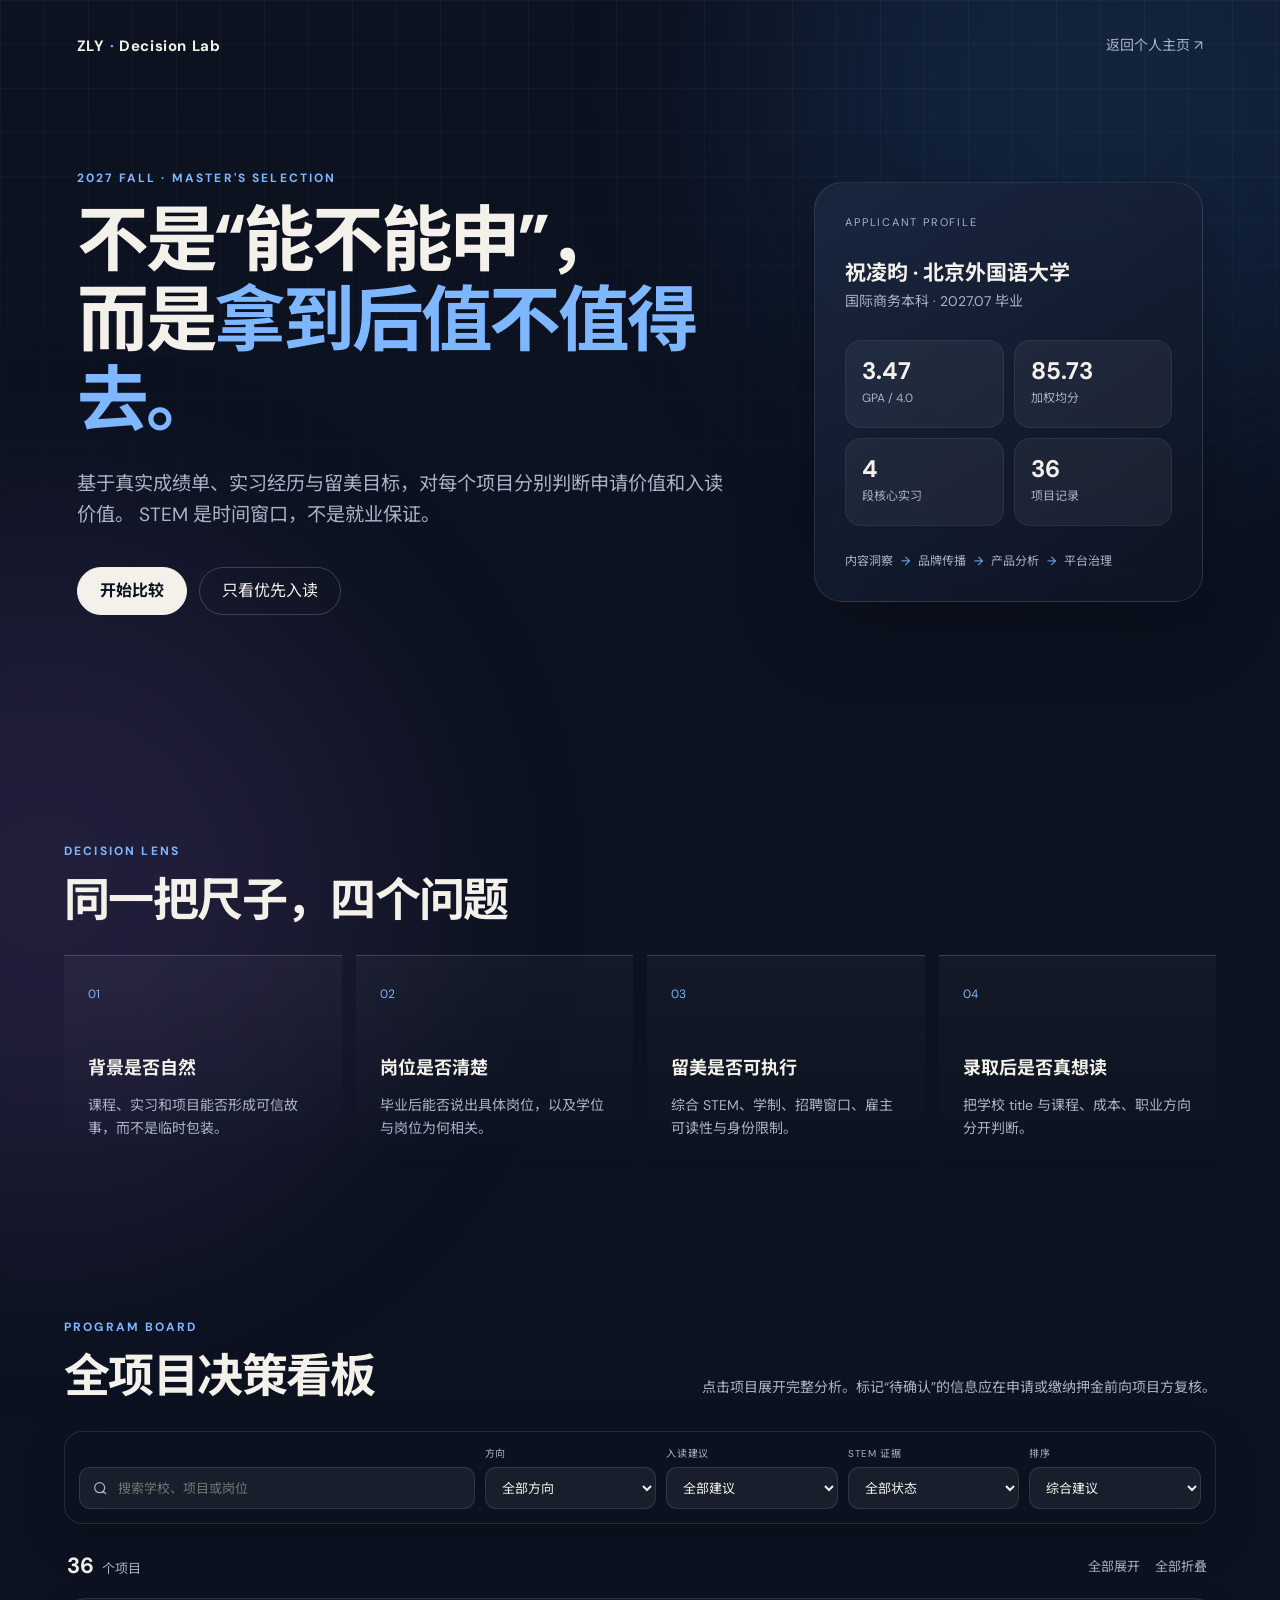
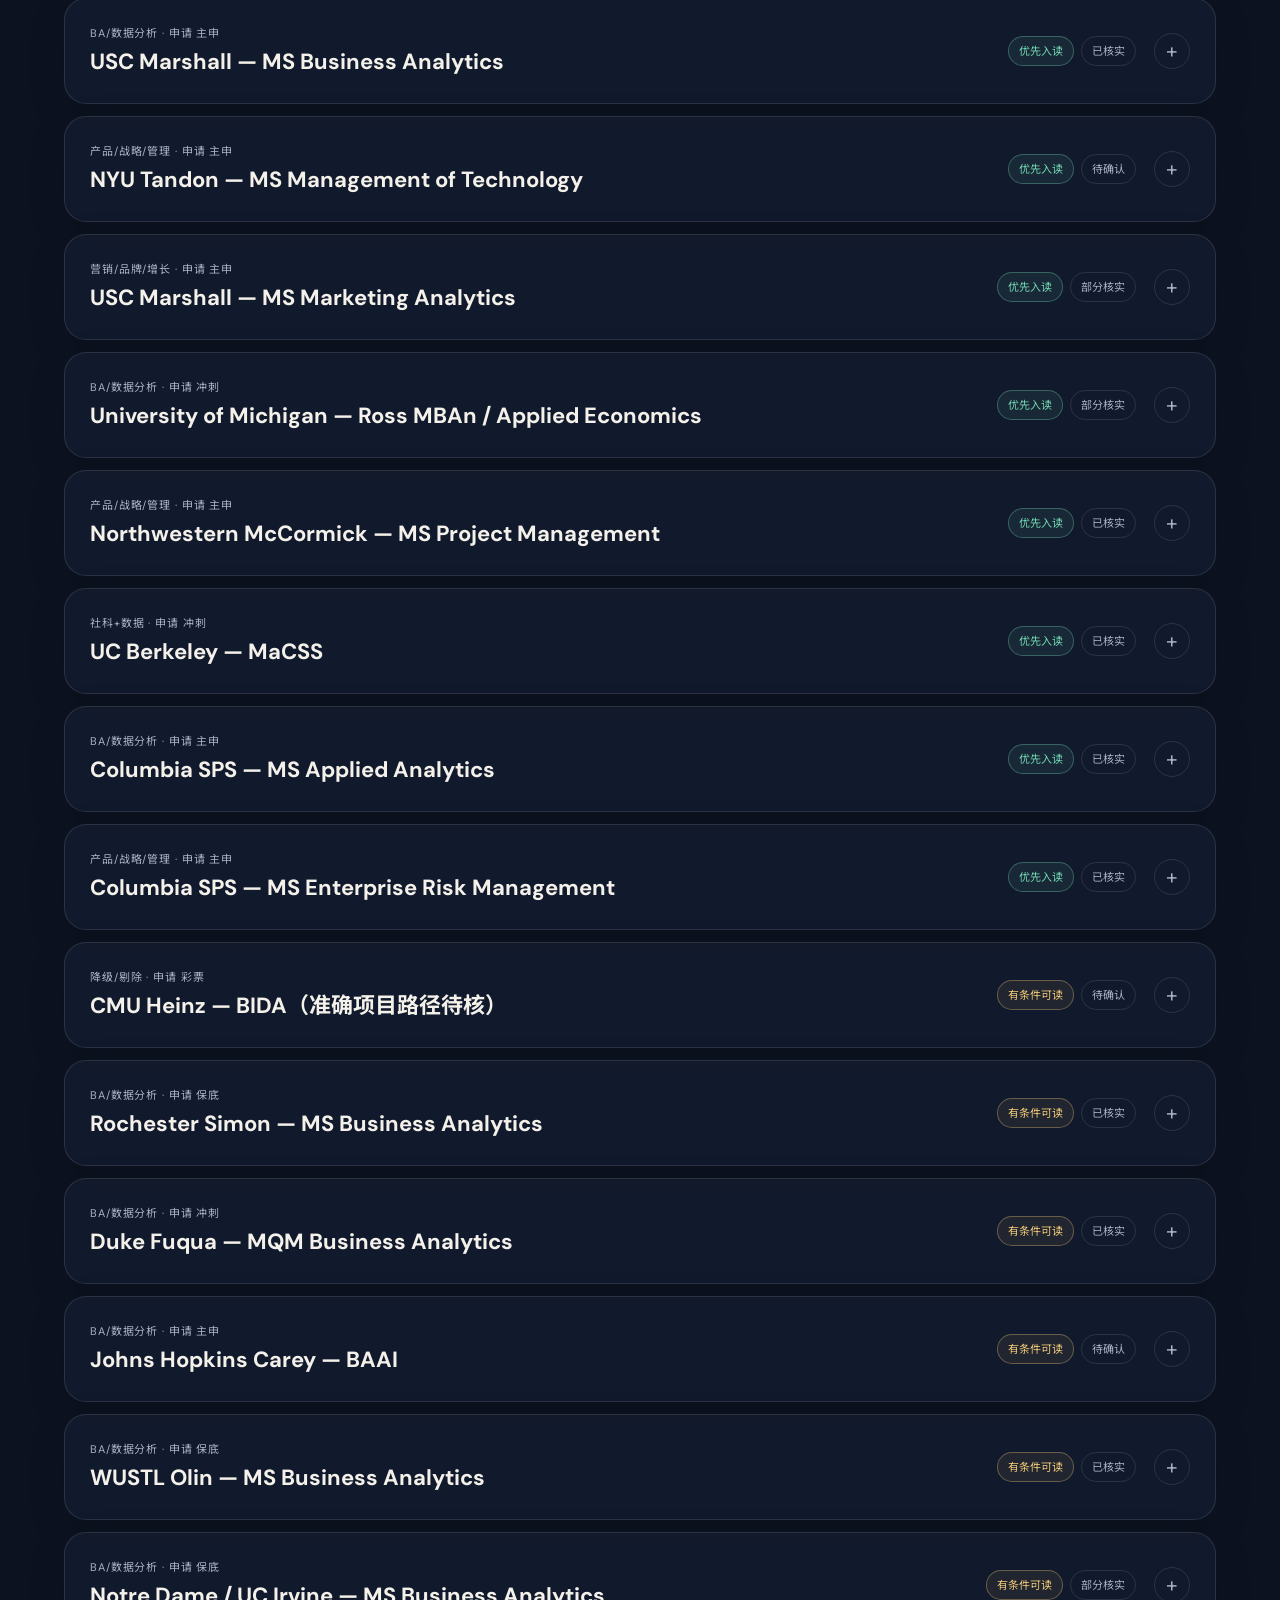
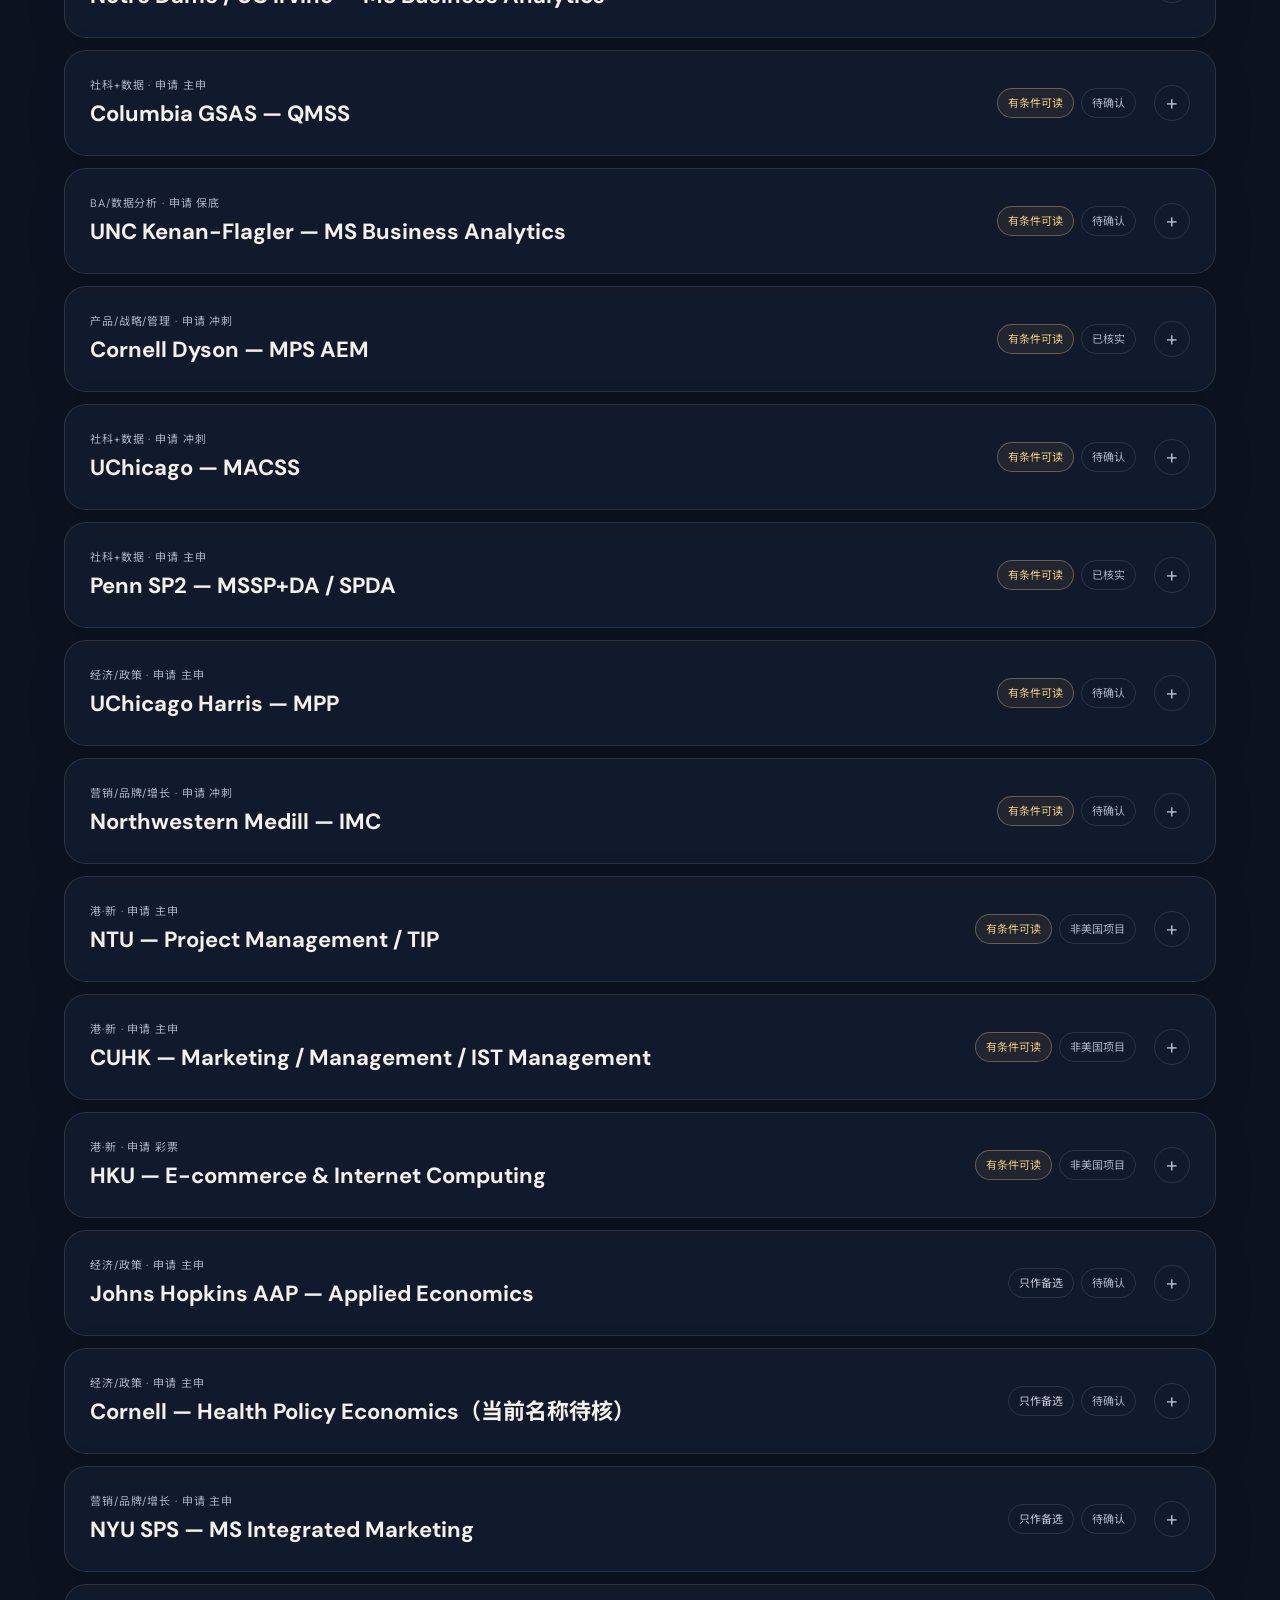
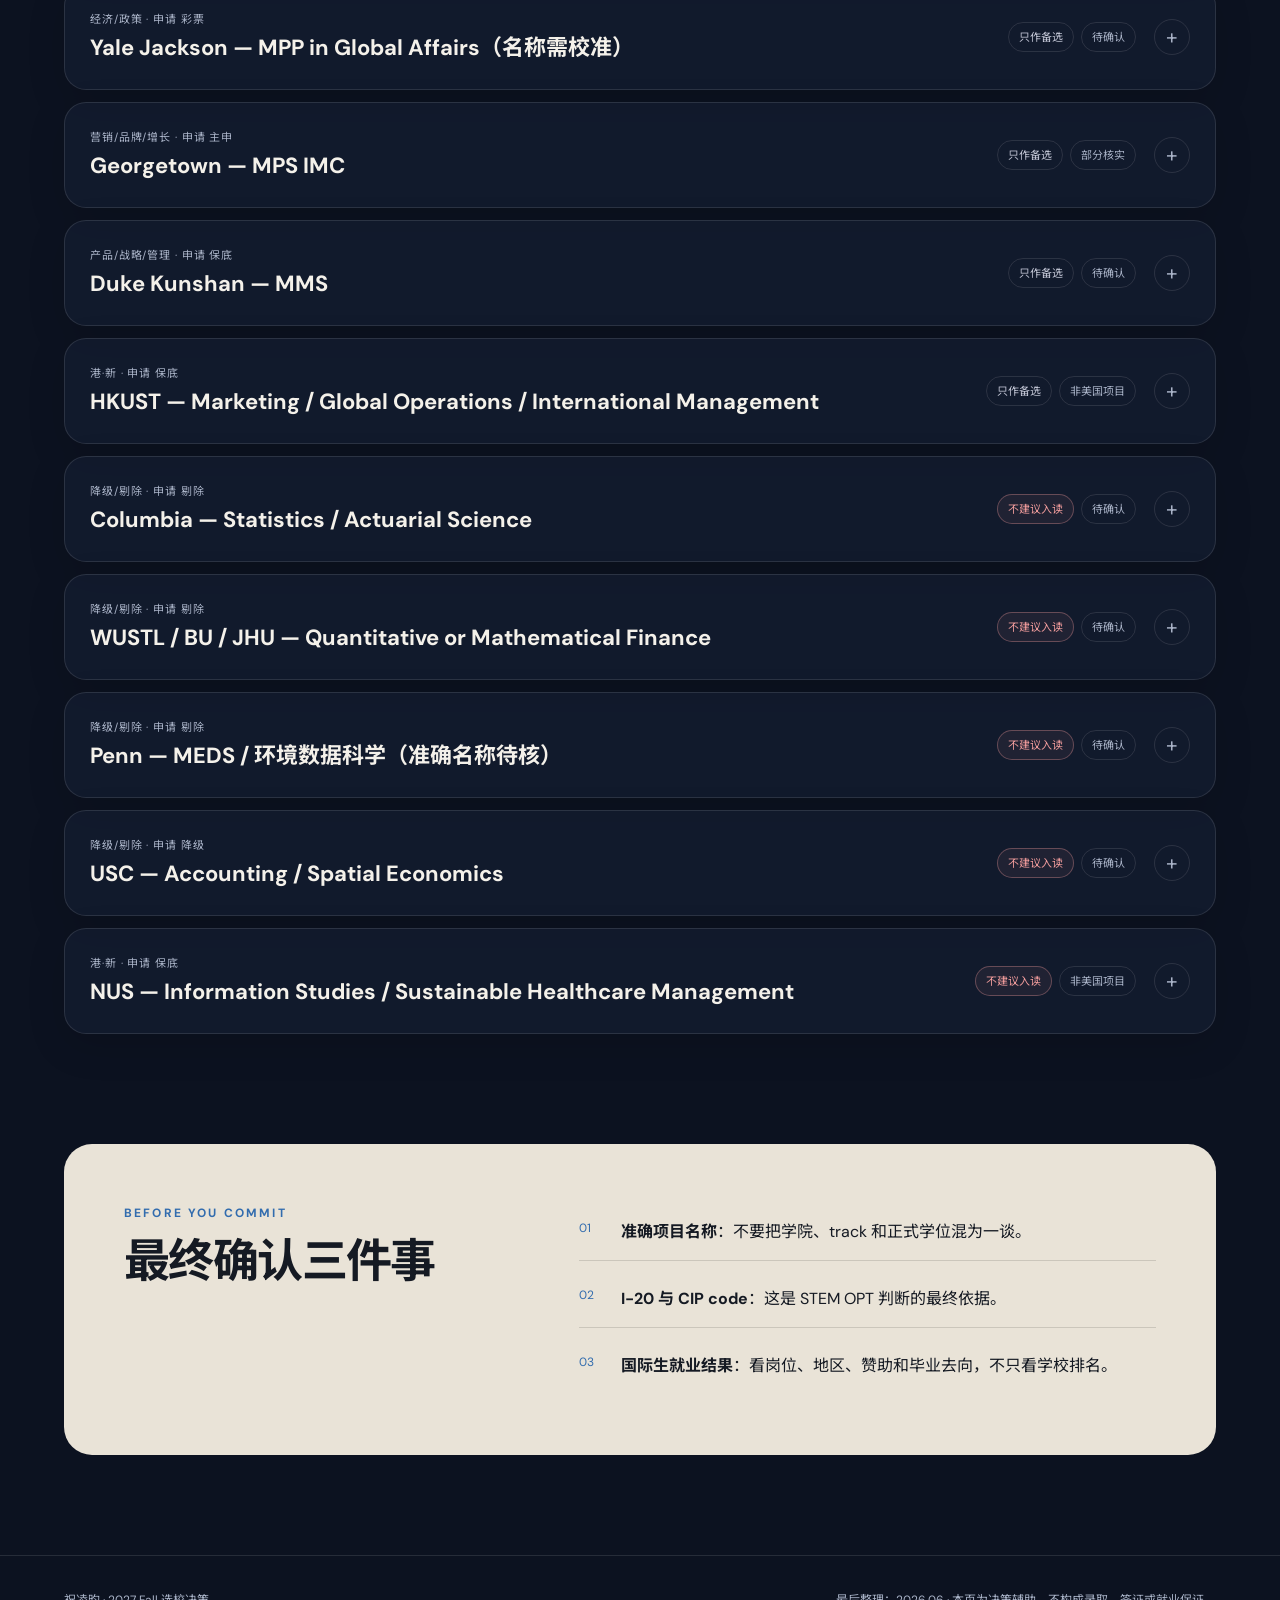
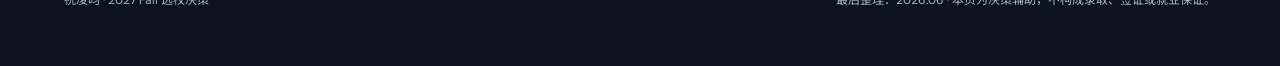
==== selection/index.html @ dfe363c1 "Add interactive graduate program decision page" ====
<!DOCTYPE html>
<html lang="zh-CN">
<head>
  <meta charset="UTF-8">
  <meta name="viewport" content="width=device-width, initial-scale=1.0">
  <meta name="description" content="祝凌昀 2027 Fall 硕士项目申请与入读决策看板。">
  <meta name="theme-color" content="#0c1220">
  <title>祝凌昀 · 2027 Fall 选校决策</title>
  <link rel="preconnect" href="https://fonts.googleapis.com">
  <link rel="preconnect" href="https://fonts.gstatic.com" crossorigin>
  <link href="https://fonts.googleapis.com/css2?family=DM+Sans:wght@400;500;600;700&family=Noto+Sans+SC:wght@400;500;600;700&display=swap" rel="stylesheet">
  <link rel="stylesheet" href="./styles.css">
</head>
<body>
  <div class="ambient ambient-one" aria-hidden="true"></div>
  <div class="ambient ambient-two" aria-hidden="true"></div>

  <header class="hero">
    <nav class="topbar" aria-label="页面导航">
      <a class="brand" href="../">ZLY<span>·</span>Decision Lab</a>
      <a class="back-link" href="../">返回个人主页 <span aria-hidden="true">↗</span></a>
    </nav>

    <div class="hero-grid">
      <section class="hero-copy">
        <p class="eyebrow">2027 FALL · MASTER'S SELECTION</p>
        <h1>不是“能不能申”，<br>而是<span>拿到后值不值得去。</span></h1>
        <p class="hero-lead">
          基于真实成绩单、实习经历与留美目标，对每个项目分别判断申请价值和入读价值。
          STEM 是时间窗口，不是就业保证。
        </p>
        <div class="hero-actions">
          <a class="primary-button" href="#decision-board">开始比较</a>
          <button class="ghost-button" id="open-priority" type="button">只看优先入读</button>
        </div>
      </section>

      <aside class="profile-panel" aria-label="申请者画像">
        <div class="panel-kicker">APPLICANT PROFILE</div>
        <div class="profile-title">祝凌昀 · 北京外国语大学</div>
        <p>国际商务本科 · 2027.07 毕业</p>
        <div class="profile-stats">
          <div><strong>3.47</strong><span>GPA / 4.0</span></div>
          <div><strong>85.73</strong><span>加权均分</span></div>
          <div><strong>4</strong><span>段核心实习</span></div>
          <div><strong>36</strong><span>项目记录</span></div>
        </div>
        <div class="profile-path">
          <span>内容洞察</span><i>→</i><span>品牌传播</span><i>→</i><span>产品分析</span><i>→</i><span>平台治理</span>
        </div>
      </aside>
    </div>
  </header>

  <main>
    <section class="principles" aria-labelledby="principles-title">
      <div class="section-heading compact">
        <p class="eyebrow">DECISION LENS</p>
        <h2 id="principles-title">同一把尺子，四个问题</h2>
      </div>
      <div class="principle-grid">
        <article><span>01</span><h3>背景是否自然</h3><p>课程、实习和项目能否形成可信故事，而不是临时包装。</p></article>
        <article><span>02</span><h3>岗位是否清楚</h3><p>毕业后能否说出具体岗位，以及学位与岗位为何相关。</p></article>
        <article><span>03</span><h3>留美是否可执行</h3><p>综合 STEM、学制、招聘窗口、雇主可读性与身份限制。</p></article>
        <article><span>04</span><h3>录取后是否真想读</h3><p>把学校 title 与课程、成本、职业方向分开判断。</p></article>
      </div>
    </section>

    <section class="board" id="decision-board" aria-labelledby="board-title">
      <div class="section-heading">
        <div>
          <p class="eyebrow">PROGRAM BOARD</p>
          <h2 id="board-title">全项目决策看板</h2>
        </div>
        <p class="board-note">点击项目展开完整分析。标记“待确认”的信息应在申请或缴纳押金前向项目方复核。</p>
      </div>

      <div class="toolbar" aria-label="项目筛选器">
        <label class="search-field">
          <span class="sr-only">搜索项目</span>
          <svg viewBox="0 0 24 24" aria-hidden="true"><path d="m21 21-4.35-4.35m2.35-5.15a7.5 7.5 0 1 1-15 0 7.5 7.5 0 0 1 15 0Z"/></svg>
          <input id="search" type="search" placeholder="搜索学校、项目或岗位">
        </label>
        <label>
          <span>方向</span>
          <select id="category-filter"><option value="all">全部方向</option></select>
        </label>
        <label>
          <span>入读建议</span>
          <select id="verdict-filter"><option value="all">全部建议</option></select>
        </label>
        <label>
          <span>STEM 证据</span>
          <select id="evidence-filter"><option value="all">全部状态</option></select>
        </label>
        <label>
          <span>排序</span>
          <select id="sort-order">
            <option value="recommended">综合建议</option>
            <option value="profile">背景匹配</option>
            <option value="stay">留美路径</option>
            <option value="name">项目名称</option>
          </select>
        </label>
      </div>

      <div class="result-bar">
        <p><strong id="result-count">0</strong> 个项目</p>
        <div>
          <button id="expand-all" type="button">全部展开</button>
          <button id="collapse-all" type="button">全部折叠</button>
        </div>
      </div>

      <div id="program-list" class="program-list" aria-live="polite"></div>
      <div id="empty-state" class="empty-state" hidden>
        <p>没有匹配的项目。</p>
        <button type="button" id="clear-filters">清除筛选</button>
      </div>
    </section>

    <section class="notice" aria-label="重要说明">
      <div>
        <p class="eyebrow">BEFORE YOU COMMIT</p>
        <h2>最终确认三件事</h2>
      </div>
      <ol>
        <li><span>01</span><p><strong>准确项目名称</strong>：不要把学院、track 和正式学位混为一谈。</p></li>
        <li><span>02</span><p><strong>I-20 与 CIP code</strong>：这是 STEM OPT 判断的最终依据。</p></li>
        <li><span>03</span><p><strong>国际生就业结果</strong>：看岗位、地区、赞助和毕业去向，不只看学校排名。</p></li>
      </ol>
    </section>
  </main>

  <footer>
    <p>祝凌昀 · 2027 Fall 选校决策</p>
    <p>最后整理：2026.06 · 本页为决策辅助，不构成录取、签证或就业保证。</p>
  </footer>

  <script src="./data.js"></script>
  <script src="./app.js"></script>
</body>
</html>
---- selection/styles.css ----
:root {
  --bg: #0c1220;
  --surface: rgba(20, 29, 48, 0.78);
  --surface-strong: #151f34;
  --line: rgba(255, 255, 255, 0.11);
  --line-strong: rgba(255, 255, 255, 0.19);
  --text: #f4f1ea;
  --muted: #a9b3c7;
  --blue: #7eb7ff;
  --blue-strong: #4f96ef;
  --mint: #72d6b2;
  --gold: #f0c878;
  --rose: #ef9b9b;
  --shadow: 0 24px 80px rgba(0, 0, 0, 0.26);
  --radius: 22px;
}

* { box-sizing: border-box; }
html { scroll-behavior: smooth; }
body {
  margin: 0;
  min-width: 320px;
  color: var(--text);
  background: var(--bg);
  font-family: "DM Sans", "Noto Sans SC", system-ui, sans-serif;
  line-height: 1.65;
  overflow-x: hidden;
}
button, input, select { font: inherit; }
button, a { -webkit-tap-highlight-color: transparent; }
a { color: inherit; }

.ambient {
  position: fixed;
  z-index: -1;
  width: 42rem;
  height: 42rem;
  border-radius: 50%;
  filter: blur(120px);
  opacity: 0.16;
  pointer-events: none;
}
.ambient-one { background: #327dcc; top: -15rem; right: -10rem; }
.ambient-two { background: #8a5dbe; bottom: -20rem; left: -18rem; }

.hero { min-height: 760px; padding: 0 clamp(22px, 6vw, 90px) 80px; position: relative; }
.hero::after {
  content: "";
  position: absolute;
  inset: 0;
  z-index: -1;
  background-image: linear-gradient(rgba(255,255,255,.035) 1px, transparent 1px), linear-gradient(90deg, rgba(255,255,255,.035) 1px, transparent 1px);
  background-size: 44px 44px;
  mask-image: linear-gradient(to bottom, #000 0%, transparent 85%);
}
.topbar {
  max-width: 1380px;
  height: 92px;
  margin: 0 auto;
  display: flex;
  align-items: center;
  justify-content: space-between;
}
.brand { text-decoration: none; font-size: 15px; font-weight: 700; letter-spacing: .04em; }
.brand span { color: var(--blue); padding: 0 5px; }
.back-link { color: var(--muted); text-decoration: none; font-size: 14px; transition: color .2s; }
.back-link:hover { color: var(--text); }

.hero-grid {
  width: 100%;
  max-width: 1380px;
  min-height: 600px;
  margin: 0 auto;
  display: grid;
  grid-template-columns: minmax(0, 1.25fr) minmax(360px, .75fr);
  gap: clamp(45px, 7vw, 110px);
  align-items: center;
}
.eyebrow { margin: 0 0 12px; color: var(--blue); font-size: 12px; font-weight: 700; letter-spacing: .18em; }
h1, h2, h3, p { margin-top: 0; }
h1 { margin-bottom: 26px; font-size: clamp(42px, 5.6vw, 78px); line-height: 1.12; letter-spacing: -.045em; max-width: 900px; }
h1 span { color: var(--blue); }
.hero-lead { max-width: 680px; color: var(--muted); font-size: clamp(16px, 1.5vw, 20px); }
.hero-actions { display: flex; gap: 12px; margin-top: 36px; flex-wrap: wrap; }
.primary-button, .ghost-button {
  min-height: 48px;
  padding: 0 22px;
  border-radius: 999px;
  display: inline-flex;
  align-items: center;
  justify-content: center;
  text-decoration: none;
  cursor: pointer;
  transition: transform .2s, border-color .2s, background .2s;
}
.primary-button { background: var(--text); color: var(--bg); border: 1px solid var(--text); font-weight: 700; }
.ghost-button { color: var(--text); background: transparent; border: 1px solid var(--line-strong); }
.primary-button:hover, .ghost-button:hover { transform: translateY(-2px); }
.ghost-button:hover { border-color: var(--blue); background: rgba(126,183,255,.08); }

.profile-panel {
  padding: 30px;
  border: 1px solid var(--line);
  border-radius: 28px;
  background: linear-gradient(145deg, rgba(26,39,64,.92), rgba(13,20,34,.9));
  box-shadow: var(--shadow);
  backdrop-filter: blur(18px);
}
.panel-kicker { color: var(--muted); font-size: 11px; letter-spacing: .16em; }
.profile-title { margin-top: 25px; font-size: 21px; font-weight: 700; }
.profile-panel > p { color: var(--muted); font-size: 14px; }
.profile-stats { display: grid; grid-template-columns: repeat(2, 1fr); gap: 10px; margin: 26px 0; }
.profile-stats div { padding: 16px; border-radius: 16px; background: rgba(255,255,255,.05); border: 1px solid rgba(255,255,255,.06); }
.profile-stats strong { display: block; font-size: 24px; line-height: 1.15; }
.profile-stats span { color: var(--muted); font-size: 12px; }
.profile-path { display: flex; gap: 8px; flex-wrap: wrap; color: var(--muted); font-size: 12px; }
.profile-path i { color: var(--blue); font-style: normal; }

main { padding: 0 clamp(18px, 5vw, 72px); }
main > section { width: 100%; max-width: 1380px; margin: 0 auto; }
.principles { padding: 70px 0 120px; }
.section-heading { margin-bottom: 28px; display: flex; justify-content: space-between; align-items: end; gap: 30px; }
.section-heading.compact { display: block; }
.section-heading h2, .notice h2 { margin-bottom: 0; font-size: clamp(30px, 3.6vw, 50px); letter-spacing: -.035em; line-height: 1.15; }
.principle-grid { display: grid; grid-template-columns: repeat(4, 1fr); gap: 14px; }
.principle-grid article { min-height: 210px; padding: 24px; border-top: 1px solid var(--line-strong); background: linear-gradient(to bottom, rgba(255,255,255,.035), transparent); }
.principle-grid article > span { color: var(--blue); font-size: 12px; }
.principle-grid h3 { margin: 48px 0 10px; font-size: 18px; }
.principle-grid p { color: var(--muted); font-size: 14px; }

.board { padding: 20px 0 110px; scroll-margin-top: 20px; }
.board-note { max-width: 530px; margin-bottom: 4px; color: var(--muted); font-size: 14px; }
.toolbar {
  position: sticky;
  top: 10px;
  z-index: 10;
  padding: 14px;
  display: grid;
  grid-template-columns: minmax(230px, 1.5fr) repeat(4, minmax(135px, .65fr));
  gap: 10px;
  border: 1px solid var(--line);
  border-radius: 18px;
  background: rgba(12,18,32,.9);
  backdrop-filter: blur(22px);
  box-shadow: 0 14px 45px rgba(0,0,0,.24);
}
.toolbar label { display: flex; flex-direction: column; gap: 5px; color: var(--muted); font-size: 10px; letter-spacing: .06em; }
.toolbar input, .toolbar select {
  width: 100%;
  height: 42px;
  padding: 0 12px;
  color: var(--text);
  border: 1px solid var(--line);
  border-radius: 11px;
  outline: none;
  background: rgba(255,255,255,.055);
  font-size: 13px;
  letter-spacing: 0;
}
.toolbar input:focus, .toolbar select:focus { border-color: var(--blue); box-shadow: 0 0 0 3px rgba(126,183,255,.12); }
.toolbar option { background: #111a2c; }
.search-field { position: relative; justify-content: end; }
.search-field svg { position: absolute; left: 13px; bottom: 13px; width: 16px; fill: none; stroke: var(--muted); stroke-width: 1.8; }
.search-field input { padding-left: 38px; }
.result-bar { padding: 24px 3px 13px; display: flex; justify-content: space-between; align-items: center; color: var(--muted); font-size: 13px; }
.result-bar p { margin: 0; }
.result-bar strong { color: var(--text); font-size: 22px; margin-right: 5px; }
.result-bar button, .empty-state button { color: var(--muted); border: 0; background: transparent; cursor: pointer; }
.result-bar button:hover, .empty-state button:hover { color: var(--blue); }

.program-list { display: grid; gap: 12px; }
.program-card {
  border: 1px solid var(--line);
  border-radius: var(--radius);
  overflow: clip;
  background: var(--surface);
  box-shadow: 0 12px 38px rgba(0,0,0,.13);
  transition: border-color .2s, transform .2s, background .2s;
}
.program-card:hover { border-color: var(--line-strong); }
.program-card[open] { background: var(--surface-strong); border-color: rgba(126,183,255,.28); }
.program-card summary { min-height: 104px; padding: 22px 25px; display: grid; grid-template-columns: minmax(0, 1fr) auto auto; gap: 18px; align-items: center; list-style: none; cursor: pointer; }
.program-card summary::-webkit-details-marker { display: none; }
.program-card summary::after { content: "+"; width: 34px; height: 34px; display: grid; place-items: center; border: 1px solid var(--line); border-radius: 50%; color: var(--muted); font-size: 21px; transition: transform .2s; }
.program-card[open] summary::after { content: "−"; transform: rotate(180deg); color: var(--blue); }
.program-title-wrap { min-width: 0; }
.program-category { margin-bottom: 5px; color: var(--muted); font-size: 11px; letter-spacing: .08em; }
.program-title { margin: 0; font-size: clamp(17px, 1.8vw, 22px); line-height: 1.35; }
.badges { display: flex; gap: 7px; flex-wrap: wrap; justify-content: flex-end; }
.badge { padding: 5px 10px; border-radius: 999px; border: 1px solid var(--line); color: var(--muted); font-size: 11px; white-space: nowrap; }
.badge.priority { color: var(--mint); border-color: rgba(114,214,178,.35); background: rgba(114,214,178,.08); }
.badge.conditional { color: var(--gold); border-color: rgba(240,200,120,.35); background: rgba(240,200,120,.07); }
.badge.backup { color: #c3c7d6; }
.badge.reject { color: var(--rose); border-color: rgba(239,155,155,.34); background: rgba(239,155,155,.07); }
.program-content { padding: 0 25px 26px; border-top: 1px solid var(--line); }
.score-grid { display: grid; grid-template-columns: 1fr 1fr 1.35fr; gap: 12px; margin: 22px 0; }
.score-box { padding: 16px; border: 1px solid var(--line); border-radius: 15px; background: rgba(255,255,255,.035); }
.score-label { display: flex; justify-content: space-between; gap: 8px; color: var(--muted); font-size: 12px; }
.score-label strong { color: var(--text); }
.meter { height: 5px; margin-top: 12px; border-radius: 99px; background: rgba(255,255,255,.09); overflow: hidden; }
.meter i { display: block; height: 100%; border-radius: inherit; background: linear-gradient(90deg, var(--blue-strong), var(--mint)); }
.evidence-box strong { display: block; margin-bottom: 5px; font-size: 13px; }
.evidence-box p { margin: 0; color: var(--muted); font-size: 12px; }
.analysis-grid { display: grid; grid-template-columns: repeat(2, 1fr); gap: 12px; }
.analysis-block { padding: 18px; border-radius: 16px; background: rgba(255,255,255,.035); }
.analysis-block h4 { margin: 0 0 8px; color: var(--blue); font-size: 11px; letter-spacing: .08em; }
.analysis-block p, .analysis-block li { margin-bottom: 0; color: #d4dae6; font-size: 14px; }
.analysis-block ul { margin: 0; padding-left: 18px; }
.analysis-block li + li { margin-top: 6px; }
.analysis-block.conclusion { grid-column: 1 / -1; background: rgba(126,183,255,.08); border: 1px solid rgba(126,183,255,.16); }
.analysis-block.conclusion p { color: var(--text); font-weight: 600; }
.empty-state { padding: 70px 20px; text-align: center; color: var(--muted); border: 1px dashed var(--line-strong); border-radius: var(--radius); }
.empty-state button { color: var(--blue); }

.notice { margin-bottom: 100px; padding: clamp(28px, 5vw, 60px); display: grid; grid-template-columns: .8fr 1.2fr; gap: 70px; border-radius: 28px; background: #e9e3d7; color: #151a23; }
.notice .eyebrow { color: #326cae; }
.notice ol { margin: 0; padding: 0; list-style: none; display: grid; gap: 10px; }
.notice li { padding: 15px 0; display: grid; grid-template-columns: 42px 1fr; border-bottom: 1px solid rgba(0,0,0,.13); }
.notice li:last-child { border-bottom: 0; }
.notice li > span { color: #326cae; font-size: 12px; }
.notice li p { margin: 0; }

footer { max-width: 1380px; margin: 0 auto; padding: 35px clamp(18px, 5vw, 72px) 55px; display: flex; justify-content: space-between; gap: 25px; color: var(--muted); border-top: 1px solid var(--line); font-size: 12px; }
footer p { margin: 0; }
.sr-only { position: absolute; width: 1px; height: 1px; padding: 0; margin: -1px; overflow: hidden; clip: rect(0,0,0,0); white-space: nowrap; border: 0; }

@media (max-width: 1080px) {
  .hero-grid { grid-template-columns: 1fr; padding-top: 50px; }
  .profile-panel { max-width: 680px; }
  .principle-grid { grid-template-columns: repeat(2, 1fr); }
  .toolbar { grid-template-columns: repeat(2, 1fr); }
  .search-field { grid-column: 1 / -1; }
}

@media (max-width: 720px) {
  .hero { min-height: auto; padding-bottom: 65px; }
  .topbar { height: 72px; }
  .back-link { font-size: 0; }
  .back-link span { font-size: 20px; }
  .hero-grid { min-height: auto; gap: 48px; }
  h1 { font-size: clamp(39px, 12vw, 58px); }
  .profile-panel { padding: 23px; }
  .principles { padding: 70px 0 90px; }
  .principle-grid { grid-template-columns: 1fr; }
  .principle-grid article { min-height: auto; }
  .principle-grid h3 { margin-top: 30px; }
  .section-heading { display: block; }
  .board-note { margin-top: 14px; }
  .toolbar { position: static; grid-template-columns: 1fr; }
  .search-field { grid-column: auto; }
  .result-bar { align-items: end; }
  .program-card summary { grid-template-columns: 1fr auto; padding: 20px; }
  .program-title-wrap { grid-column: 1 / -1; }
  .badges { justify-content: flex-start; }
  .program-content { padding: 0 18px 20px; }
  .score-grid, .analysis-grid { grid-template-columns: 1fr; }
  .analysis-block.conclusion { grid-column: auto; }
  .notice { grid-template-columns: 1fr; gap: 34px; }
  footer { display: block; }
  footer p + p { margin-top: 8px; }
}

@media (prefers-reduced-motion: reduce) {
  *, *::before, *::after { scroll-behavior: auto !important; transition: none !important; }
}
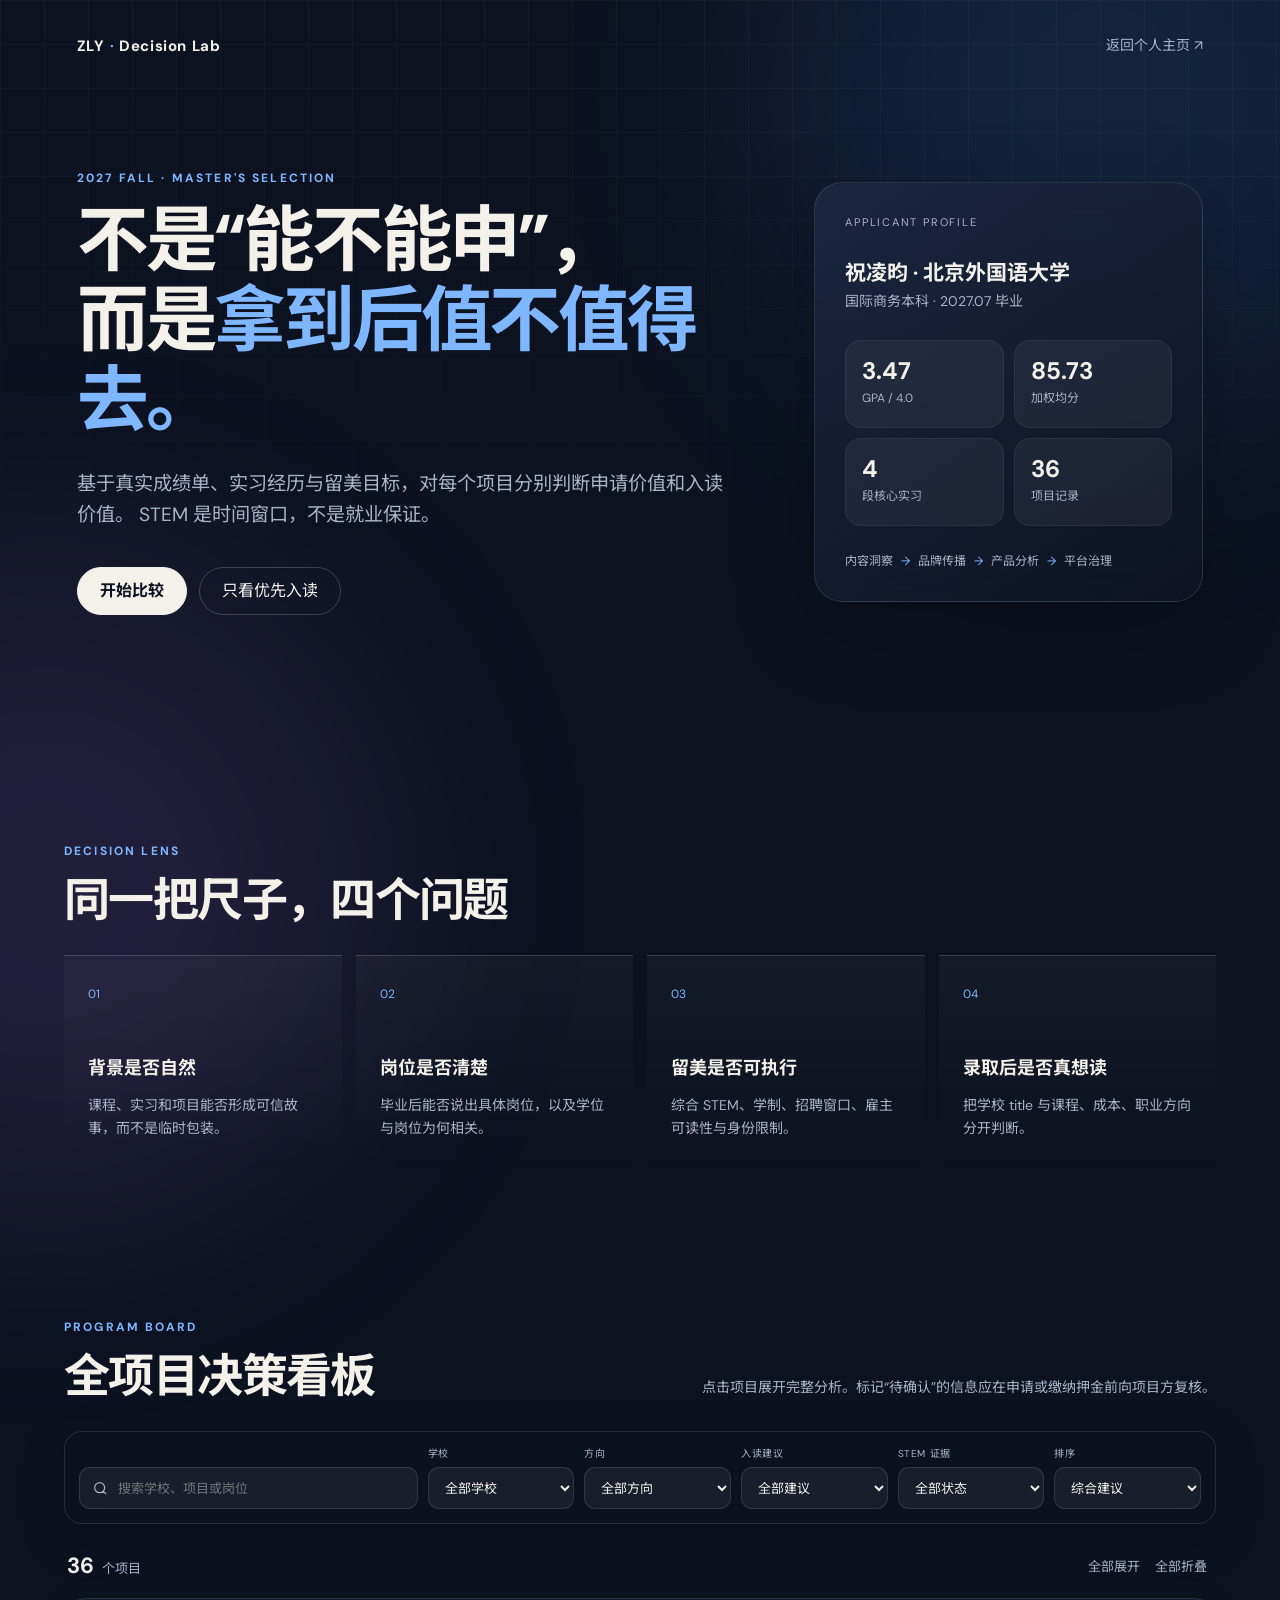
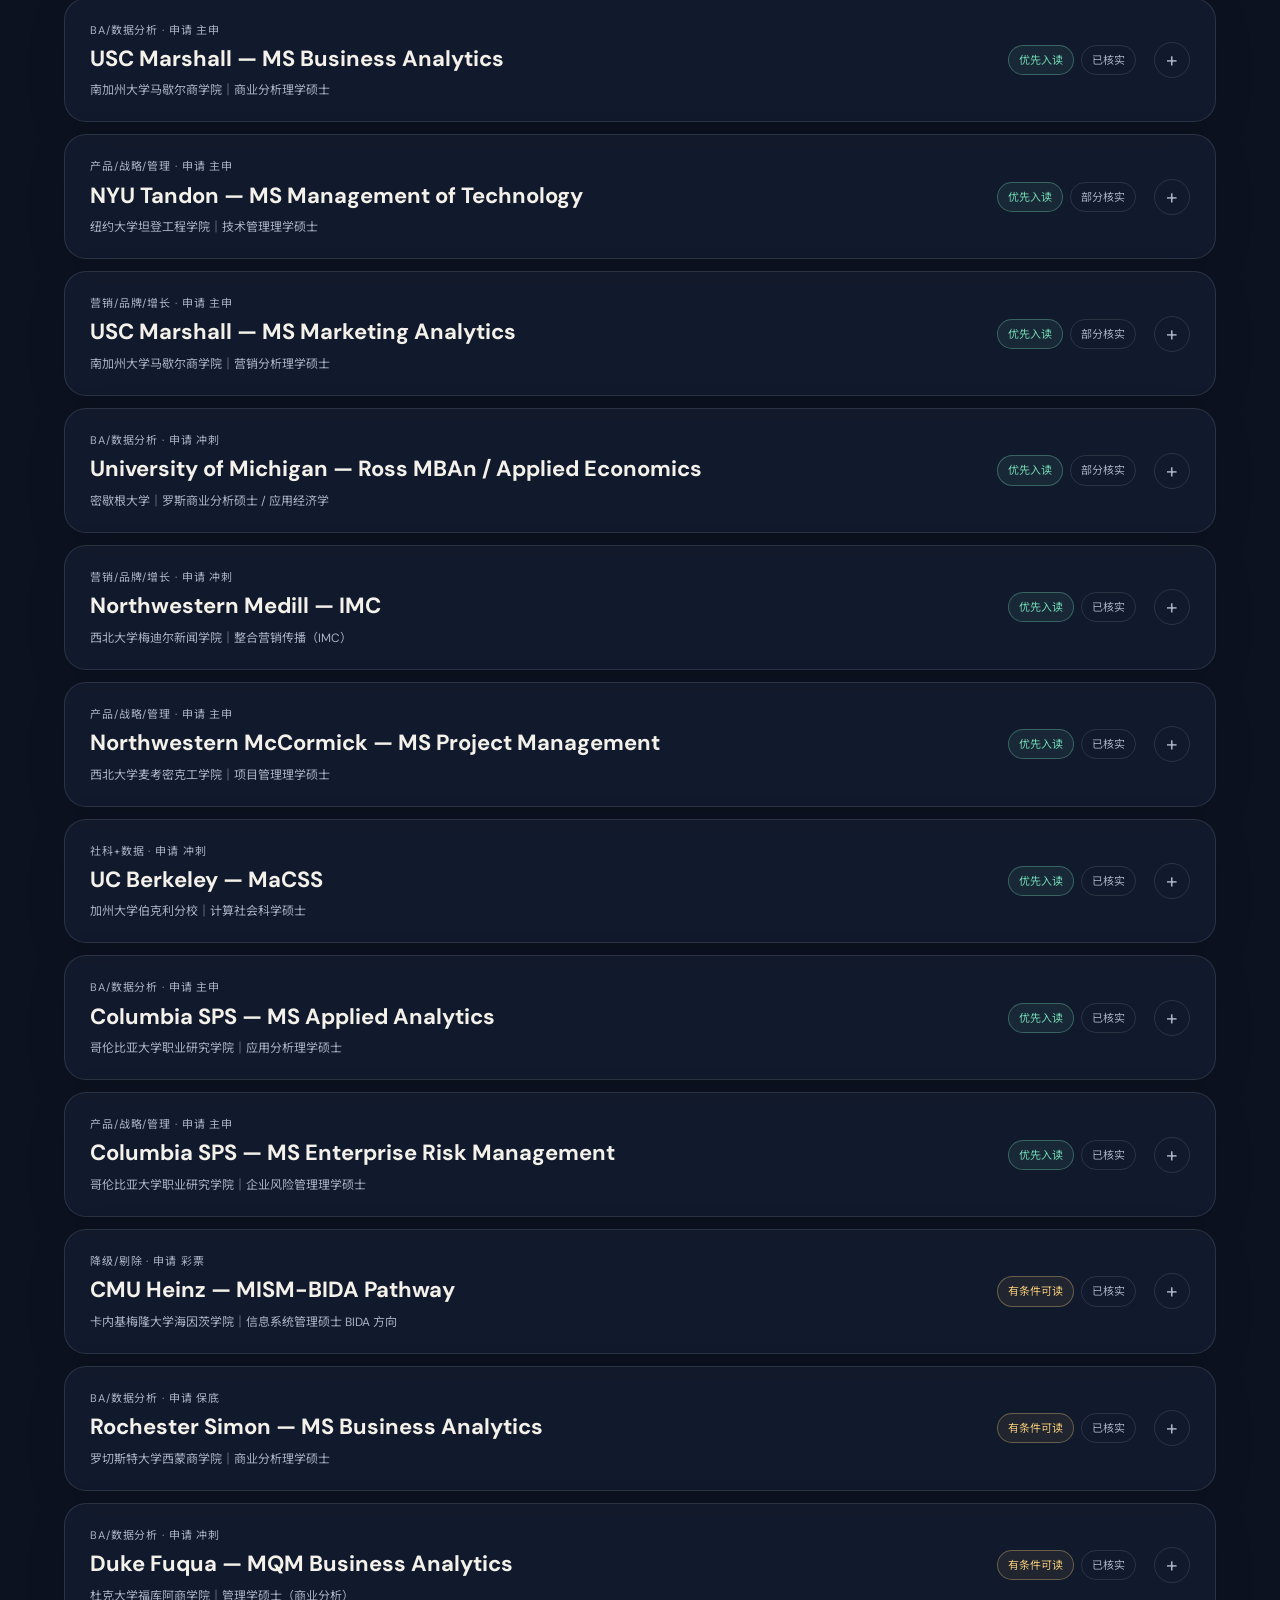
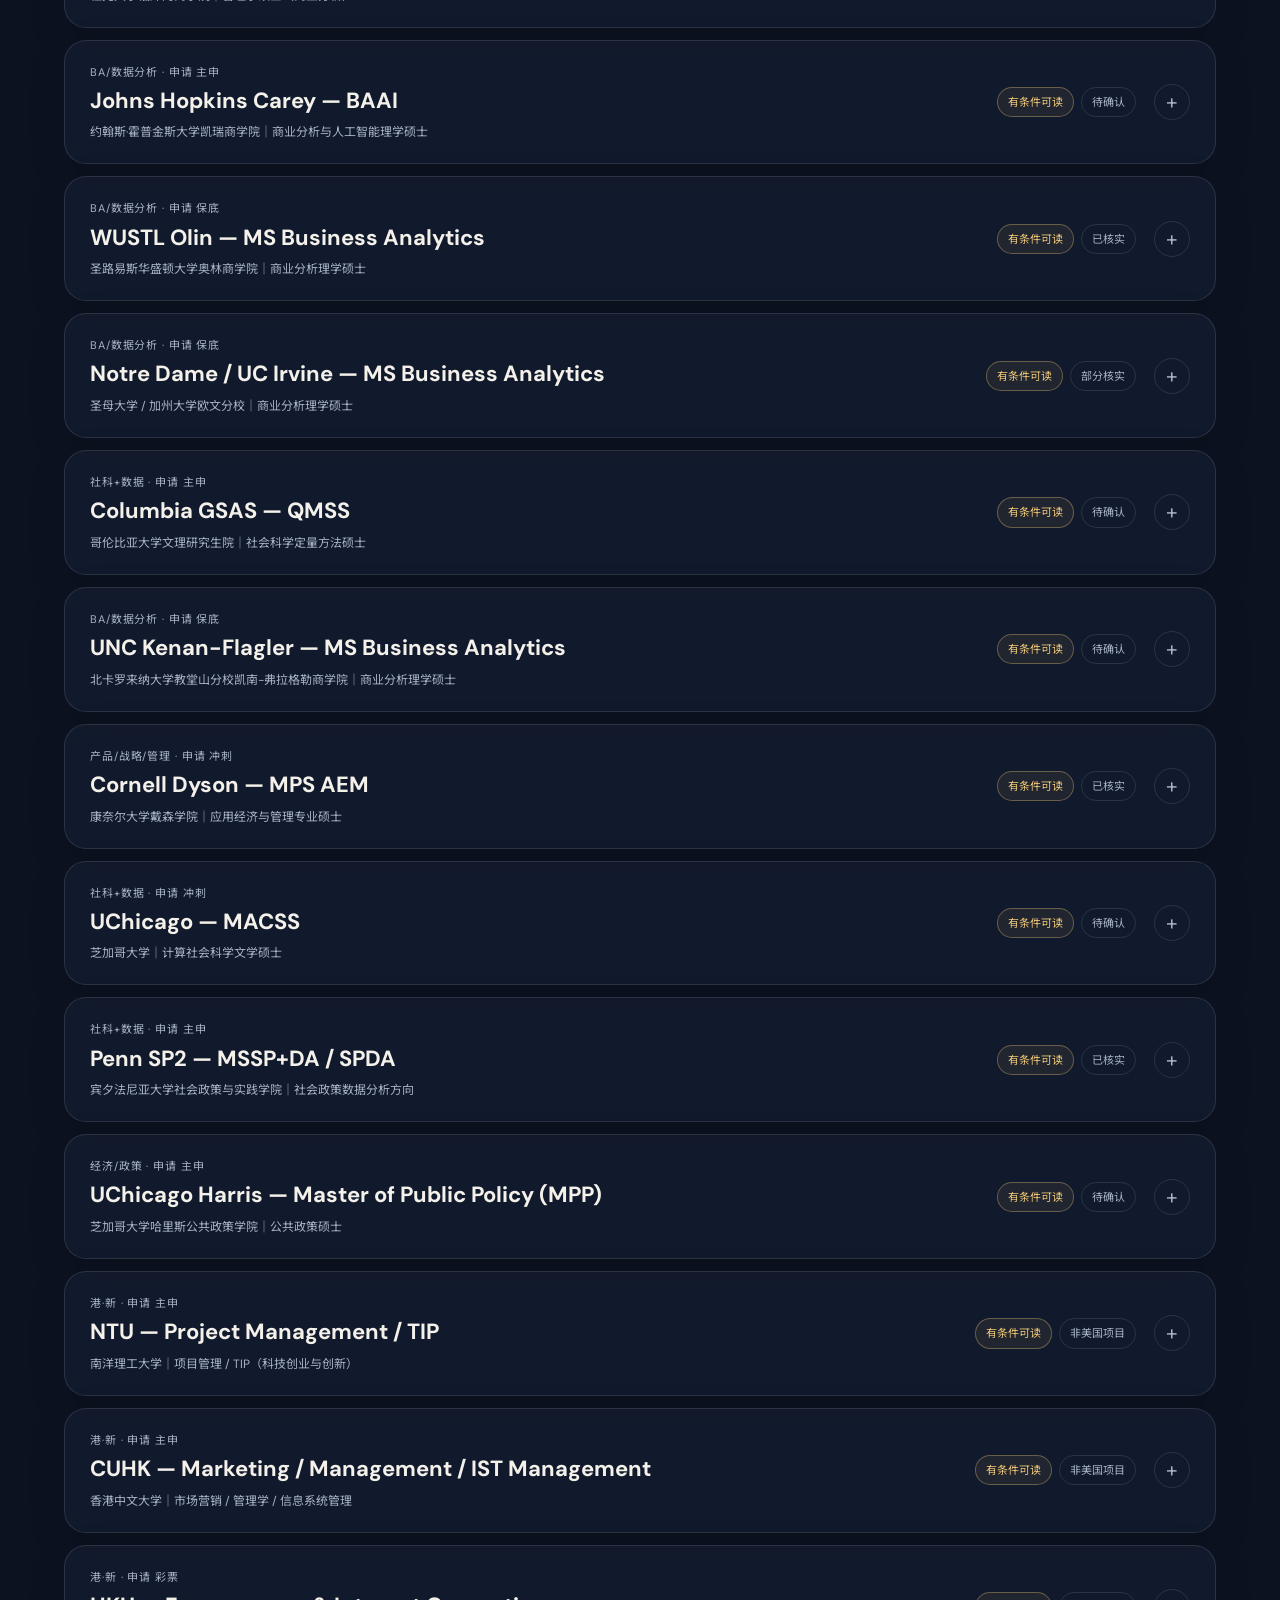
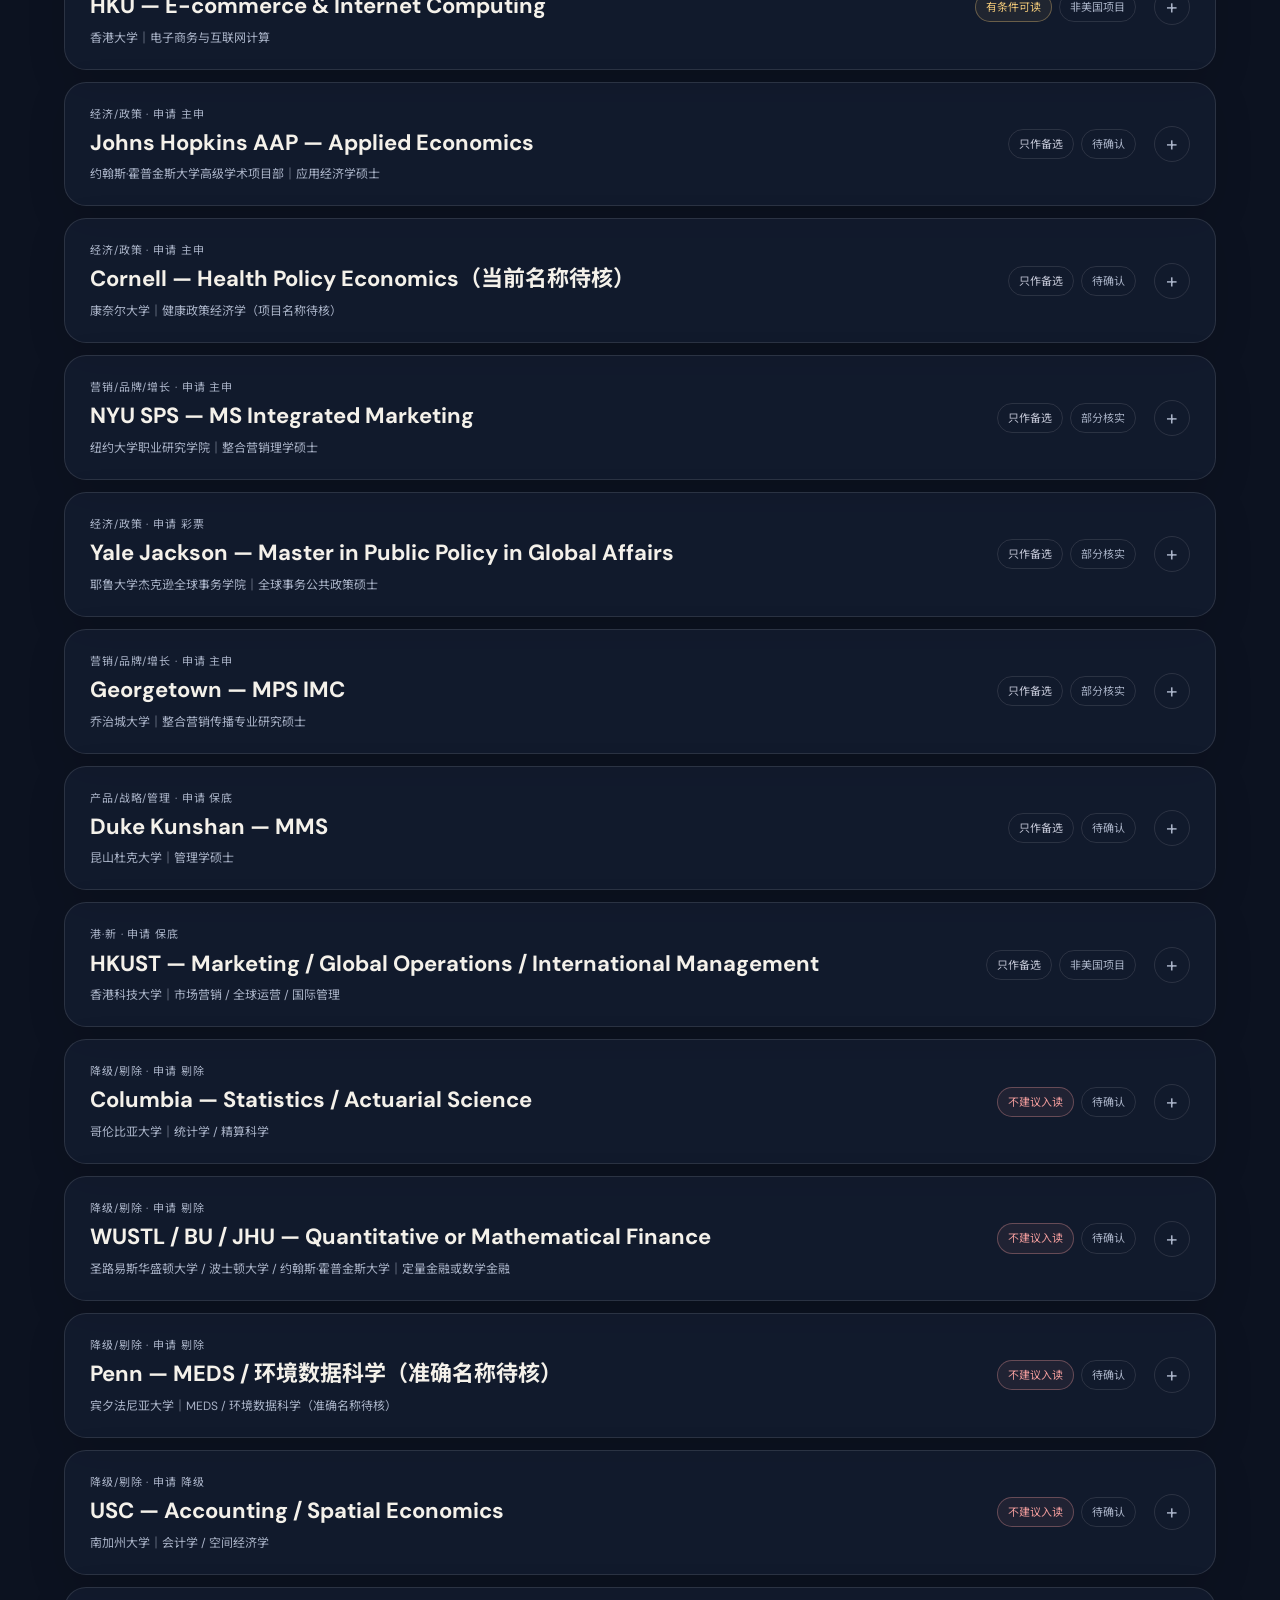
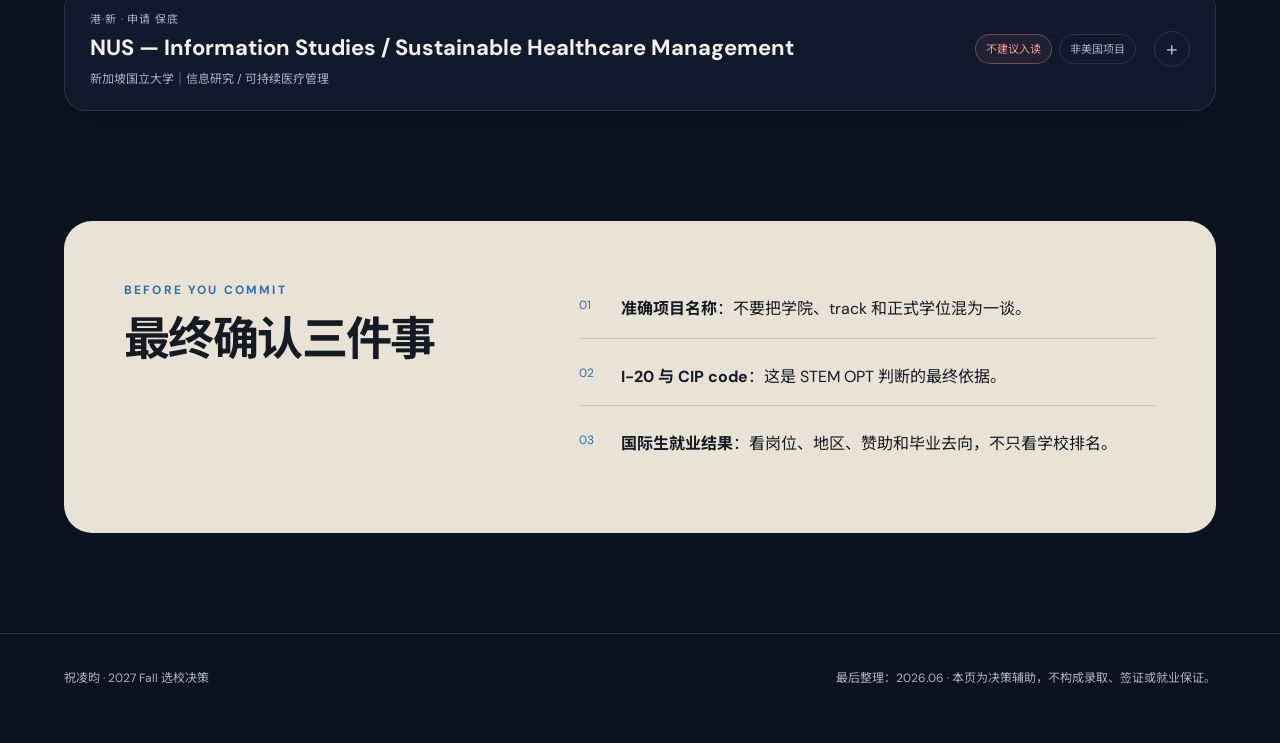
==== commit 8cfea2fc: "Add school filter and project links" ====
--- a/selection/index.html
+++ b/selection/index.html
@@ -82,6 +82,10 @@
           <input id="search" type="search" placeholder="搜索学校、项目或岗位">
         </label>
         <label>
+          <span>学校</span>
+          <select id="school-filter"><option value="all">全部学校</option></select>
+        </label>
+        <label>
           <span>方向</span>
           <select id="category-filter"><option value="all">全部方向</option></select>
         </label>
--- a/selection/styles.css
+++ b/selection/styles.css
@@ -136,7 +136,7 @@
   z-index: 10;
   padding: 14px;
   display: grid;
-  grid-template-columns: minmax(230px, 1.5fr) repeat(4, minmax(135px, .65fr));
+  grid-template-columns: minmax(230px, 1.5fr) repeat(5, minmax(135px, .65fr));
   gap: 10px;
   border: 1px solid var(--line);
   border-radius: 18px;
@@ -186,6 +186,7 @@
 .program-title-wrap { min-width: 0; }
 .program-category { margin-bottom: 5px; color: var(--muted); font-size: 11px; letter-spacing: .08em; }
 .program-title { margin: 0; font-size: clamp(17px, 1.8vw, 22px); line-height: 1.35; }
+.program-title-cn { margin: 8px 0 0; color: var(--muted); font-size: 12px; line-height: 1.5; }
 .badges { display: flex; gap: 7px; flex-wrap: wrap; justify-content: flex-end; }
 .badge { padding: 5px 10px; border-radius: 999px; border: 1px solid var(--line); color: var(--muted); font-size: 11px; white-space: nowrap; }
 .badge.priority { color: var(--mint); border-color: rgba(114,214,178,.35); background: rgba(114,214,178,.08); }
@@ -201,6 +202,10 @@
 .meter i { display: block; height: 100%; border-radius: inherit; background: linear-gradient(90deg, var(--blue-strong), var(--mint)); }
 .evidence-box strong { display: block; margin-bottom: 5px; font-size: 13px; }
 .evidence-box p { margin: 0; color: var(--muted); font-size: 12px; }
+.evidence-links { display: flex; flex-wrap: wrap; gap: 10px; margin-top: 8px; }
+.official-link { display: inline-block; margin-top: 8px; color: var(--accent); font-size: 12px; font-weight: 700; text-decoration: none; }
+.evidence-links .official-link { margin-top: 0; }
+.official-link:hover { text-decoration: underline; }
 .analysis-grid { display: grid; grid-template-columns: repeat(2, 1fr); gap: 12px; }
 .analysis-block { padding: 18px; border-radius: 16px; background: rgba(255,255,255,.035); }
 .analysis-block h4 { margin: 0 0 8px; color: var(--blue); font-size: 11px; letter-spacing: .08em; }
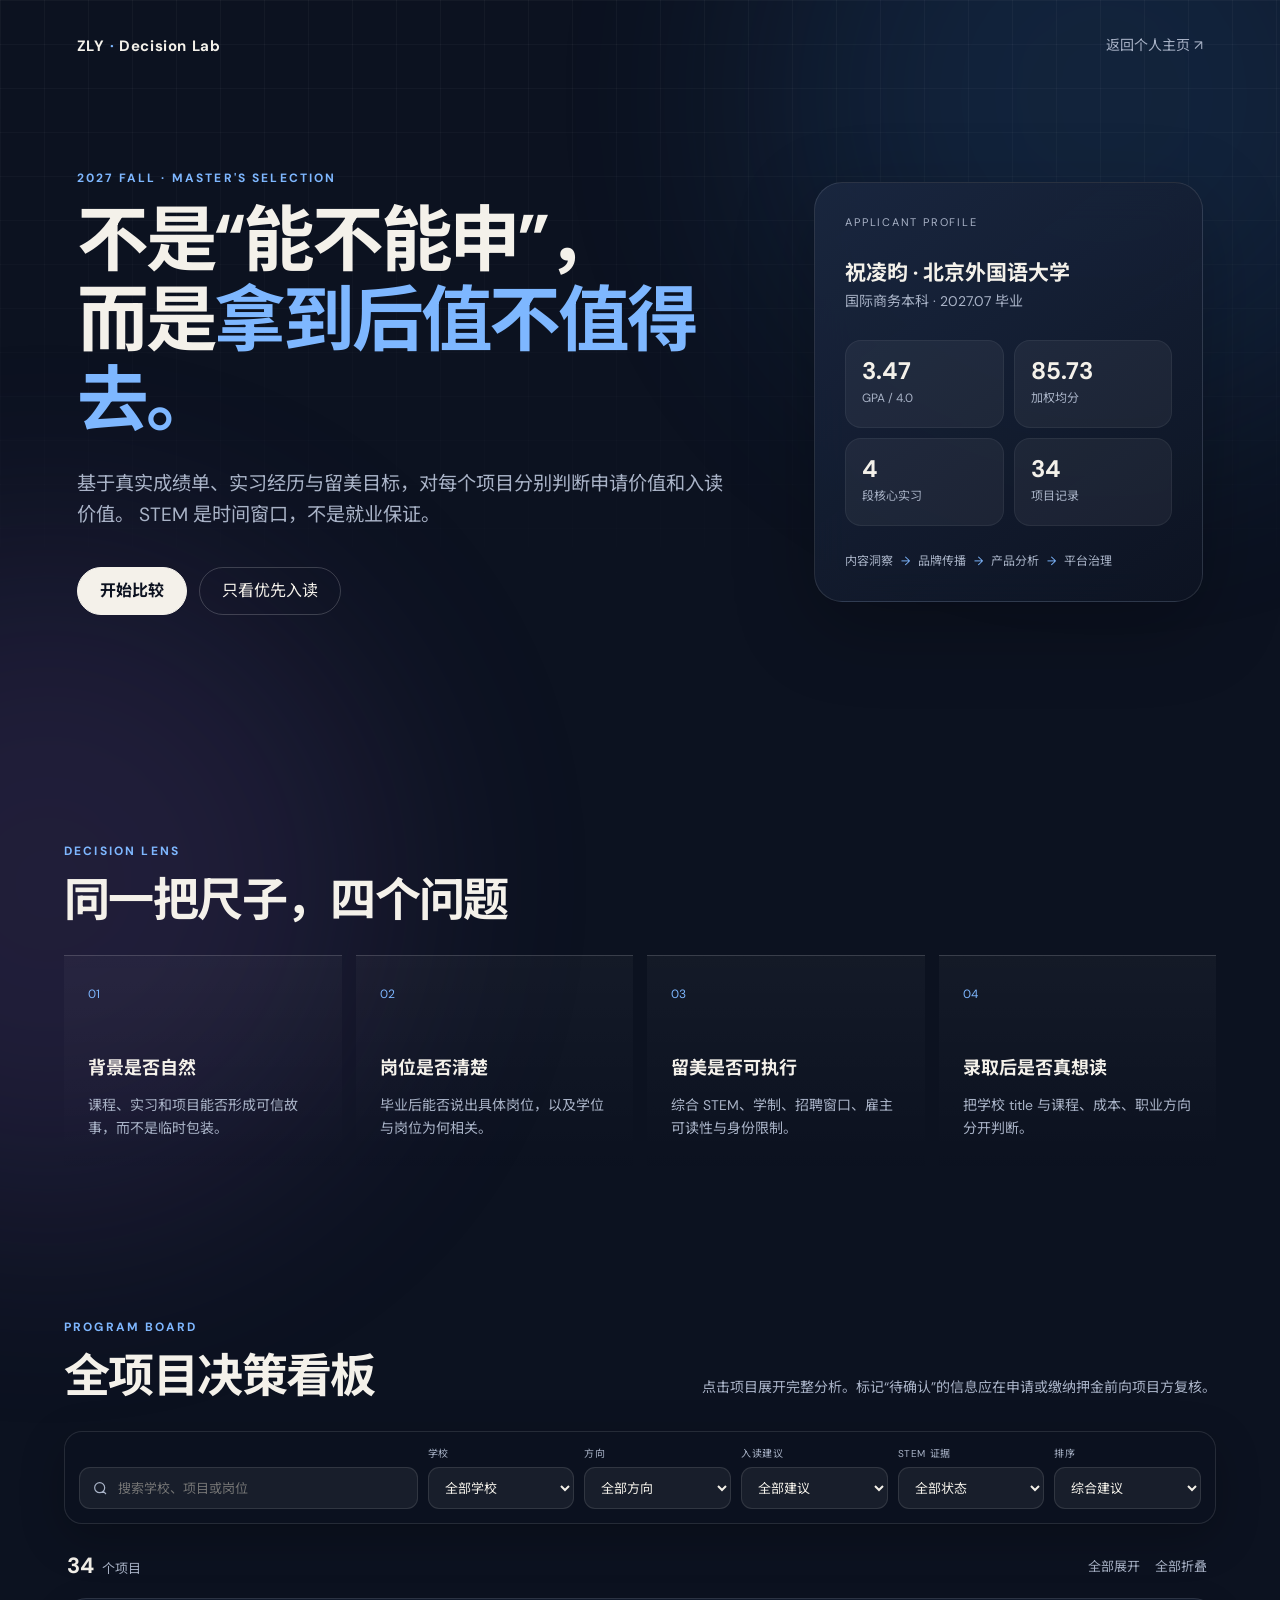
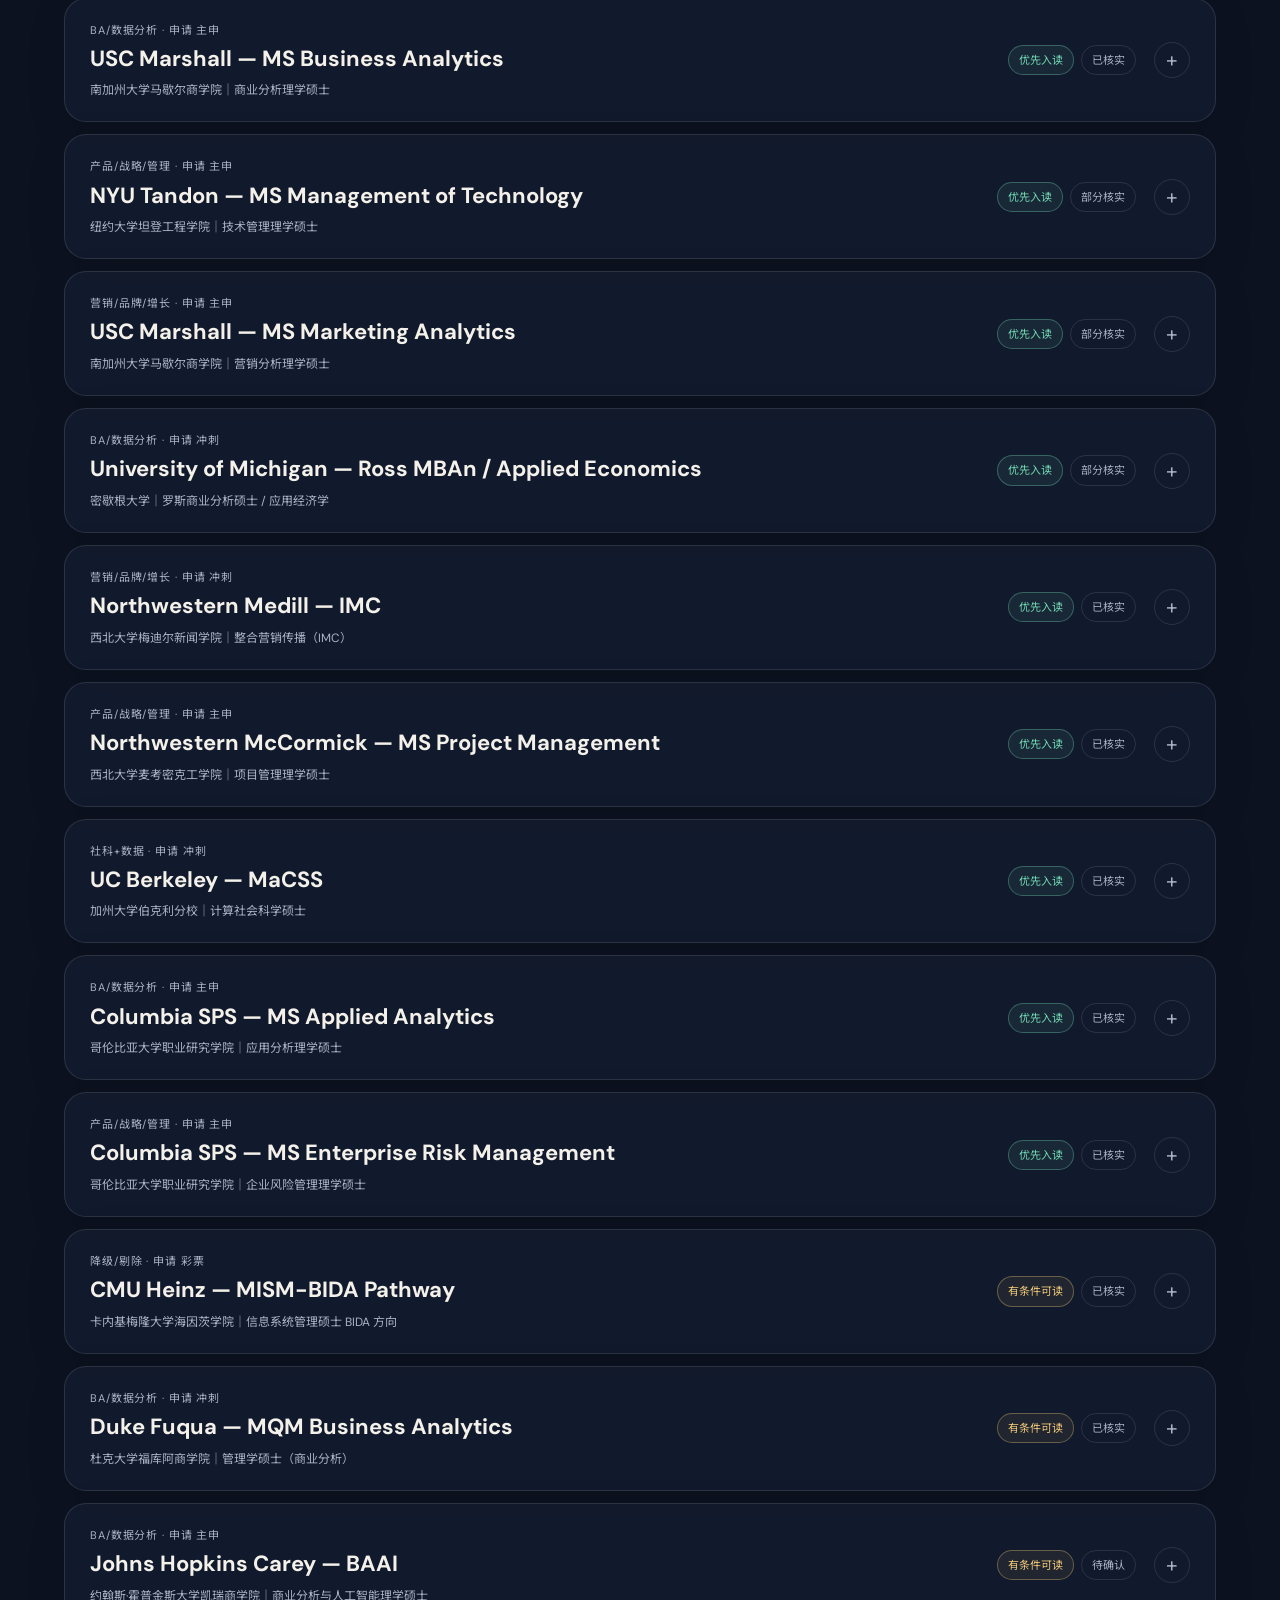
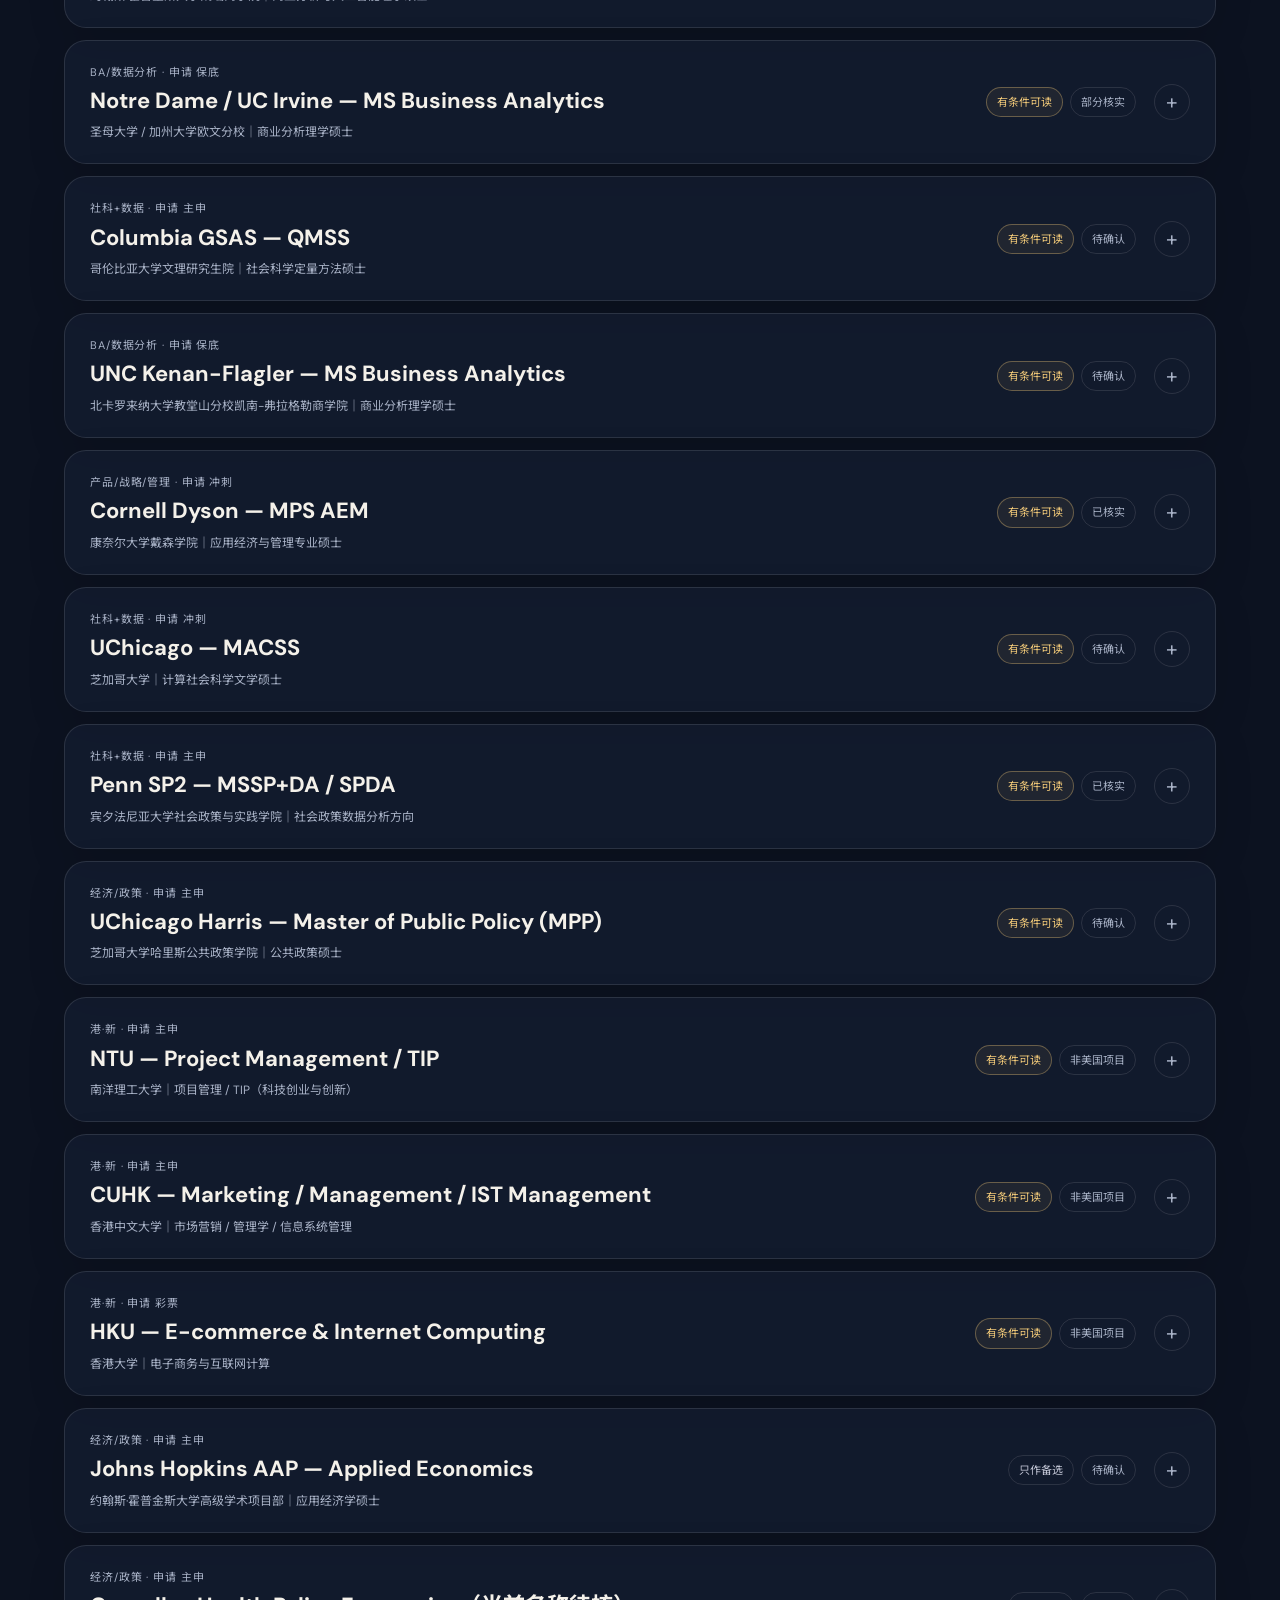
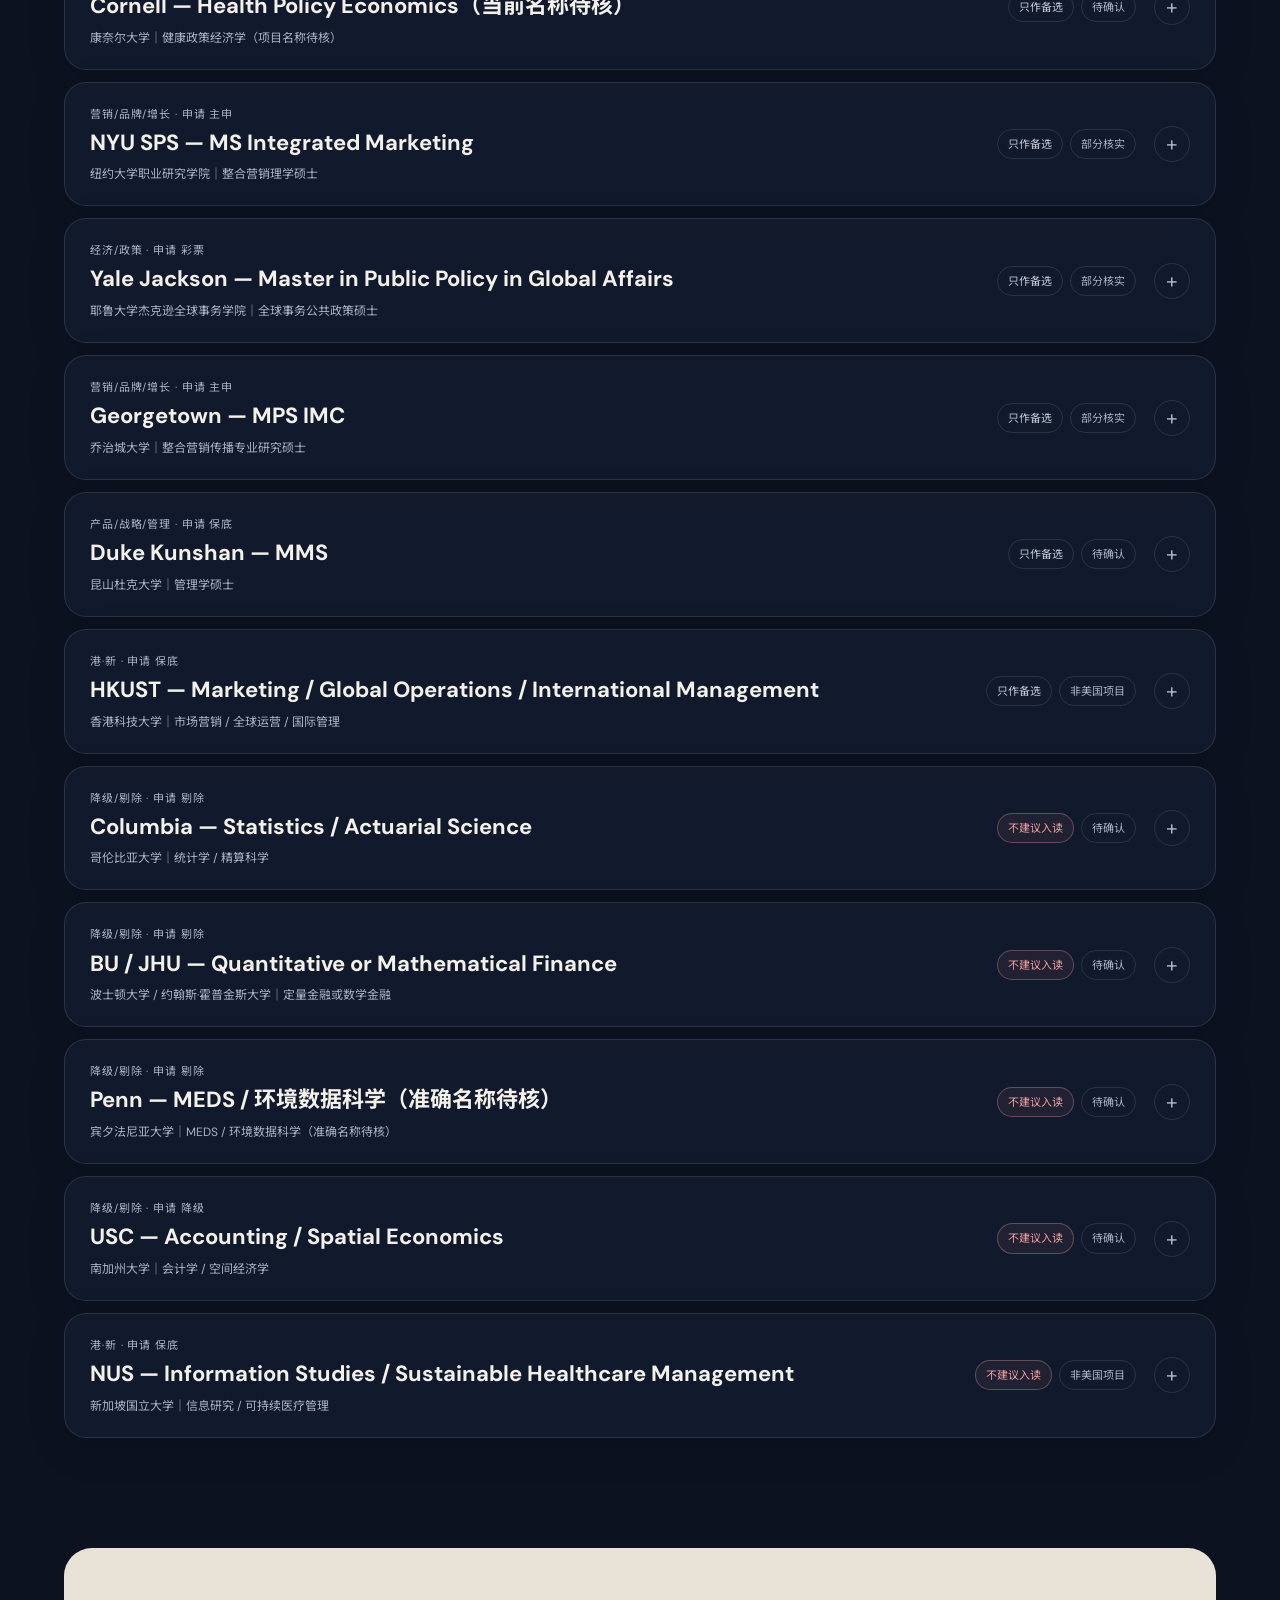
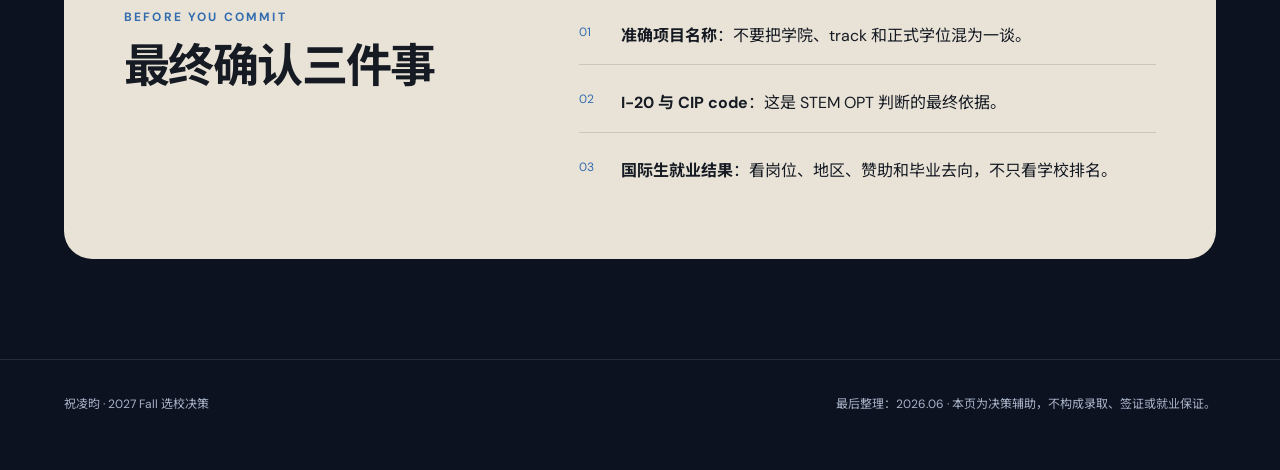
==== commit a016190e: "Remove Rochester and WUSTL from selection board" ====
--- a/selection/index.html
+++ b/selection/index.html
@@ -43,7 +43,7 @@
           <div><strong>3.47</strong><span>GPA / 4.0</span></div>
           <div><strong>85.73</strong><span>加权均分</span></div>
           <div><strong>4</strong><span>段核心实习</span></div>
-          <div><strong>36</strong><span>项目记录</span></div>
+          <div><strong id="project-total">0</strong><span>项目记录</span></div>
         </div>
         <div class="profile-path">
           <span>内容洞察</span><i>→</i><span>品牌传播</span><i>→</i><span>产品分析</span><i>→</i><span>平台治理</span>
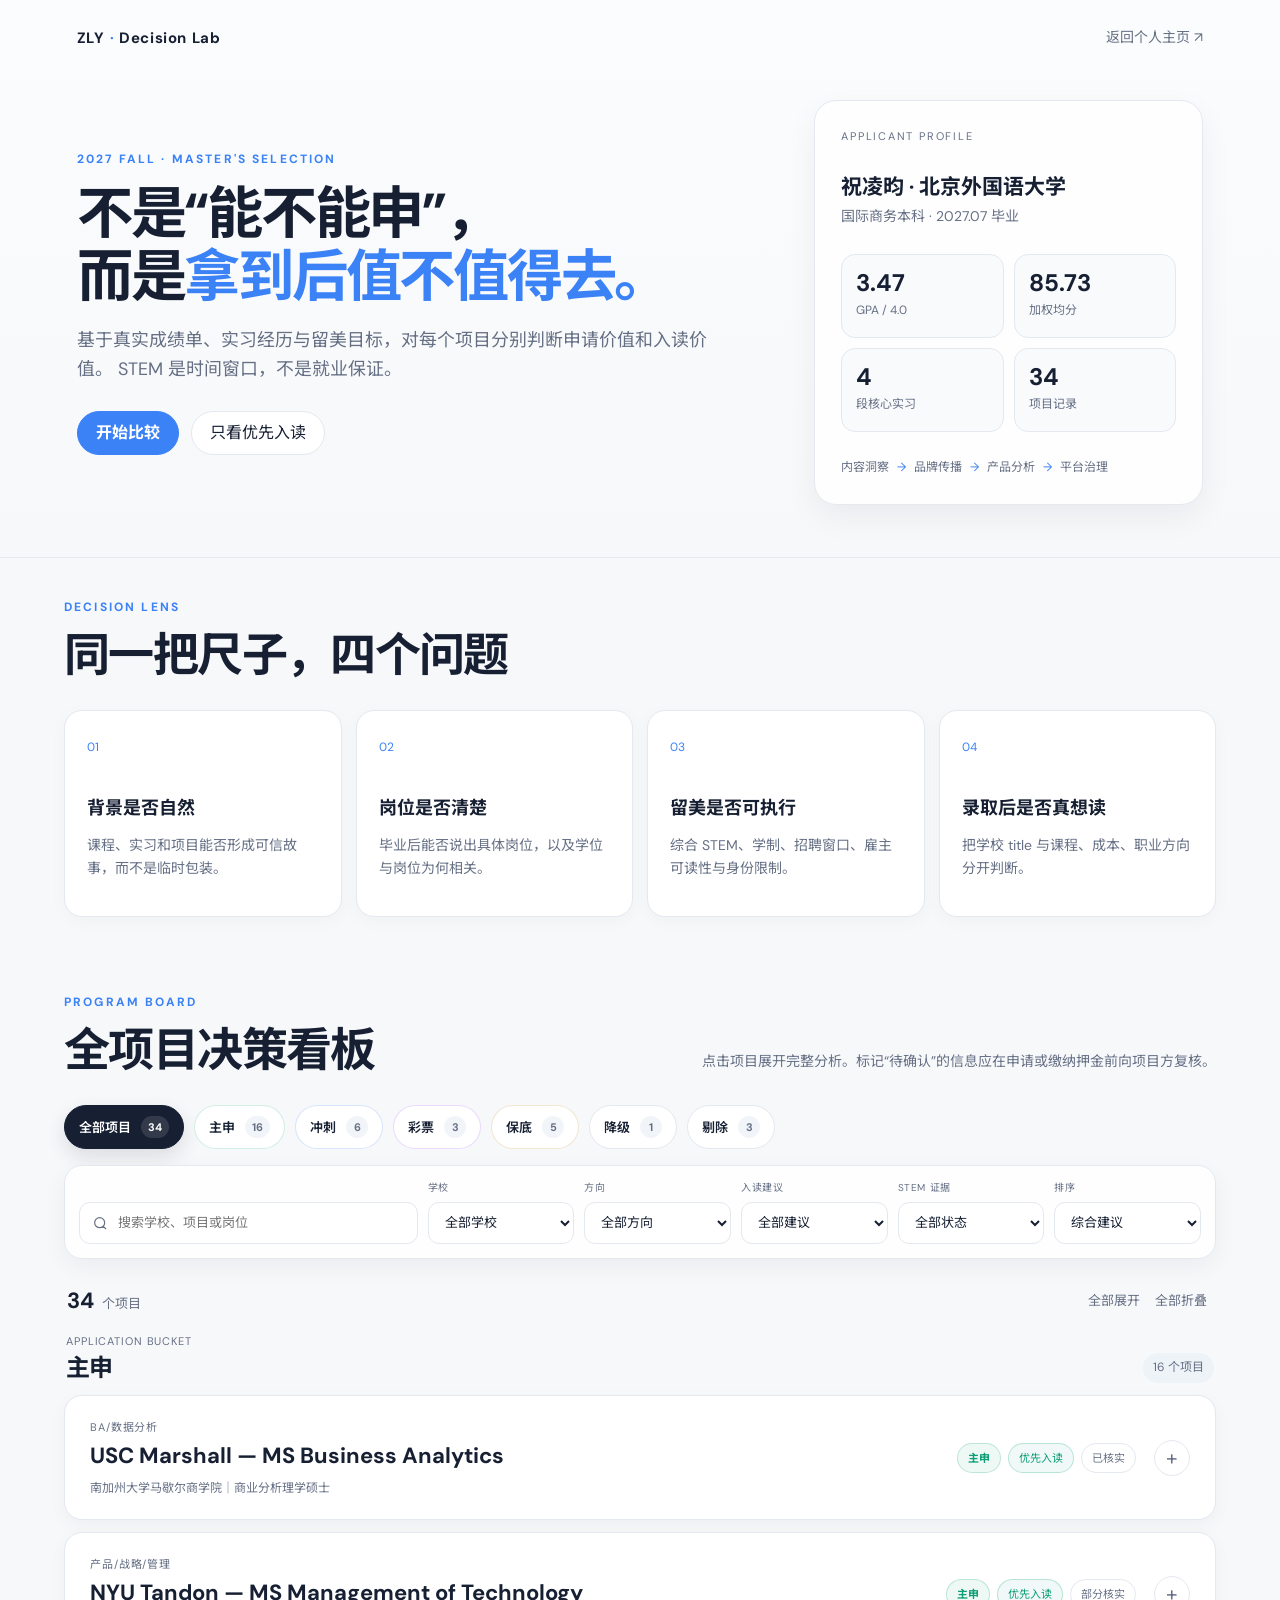
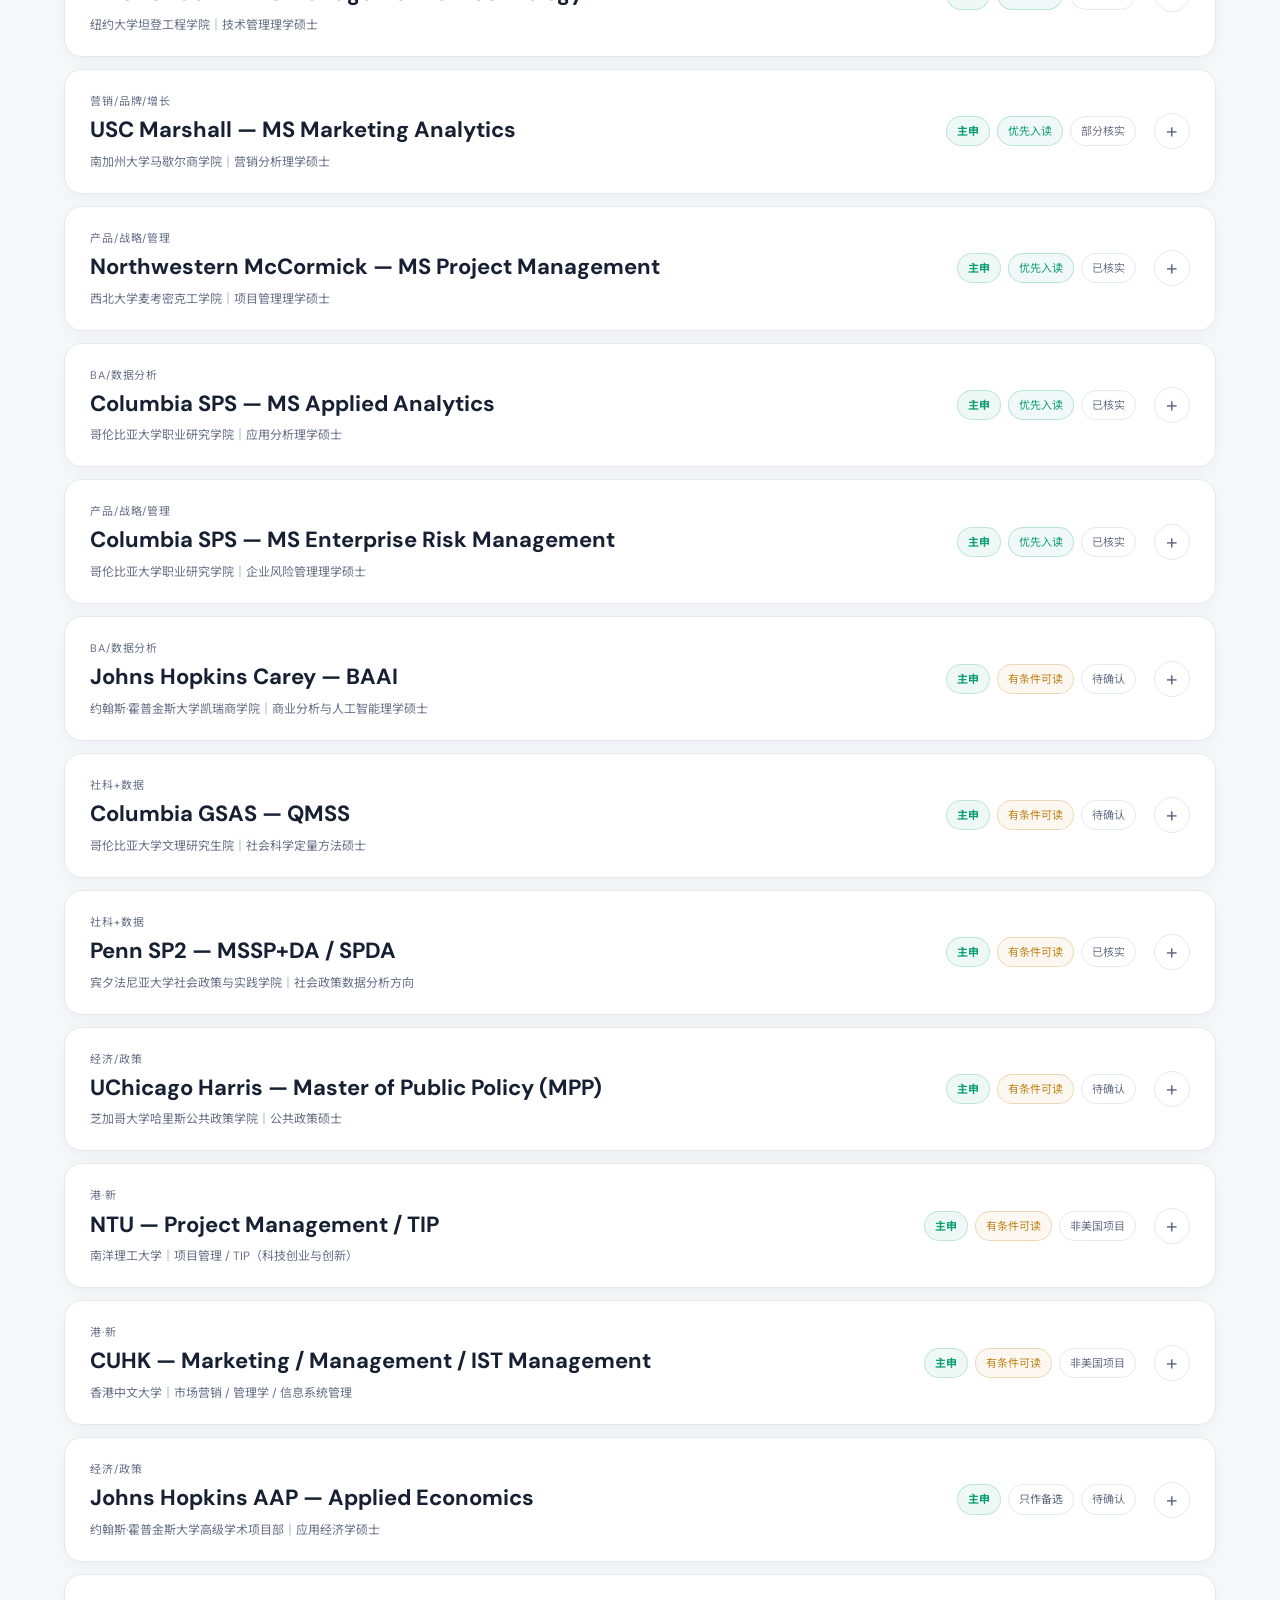
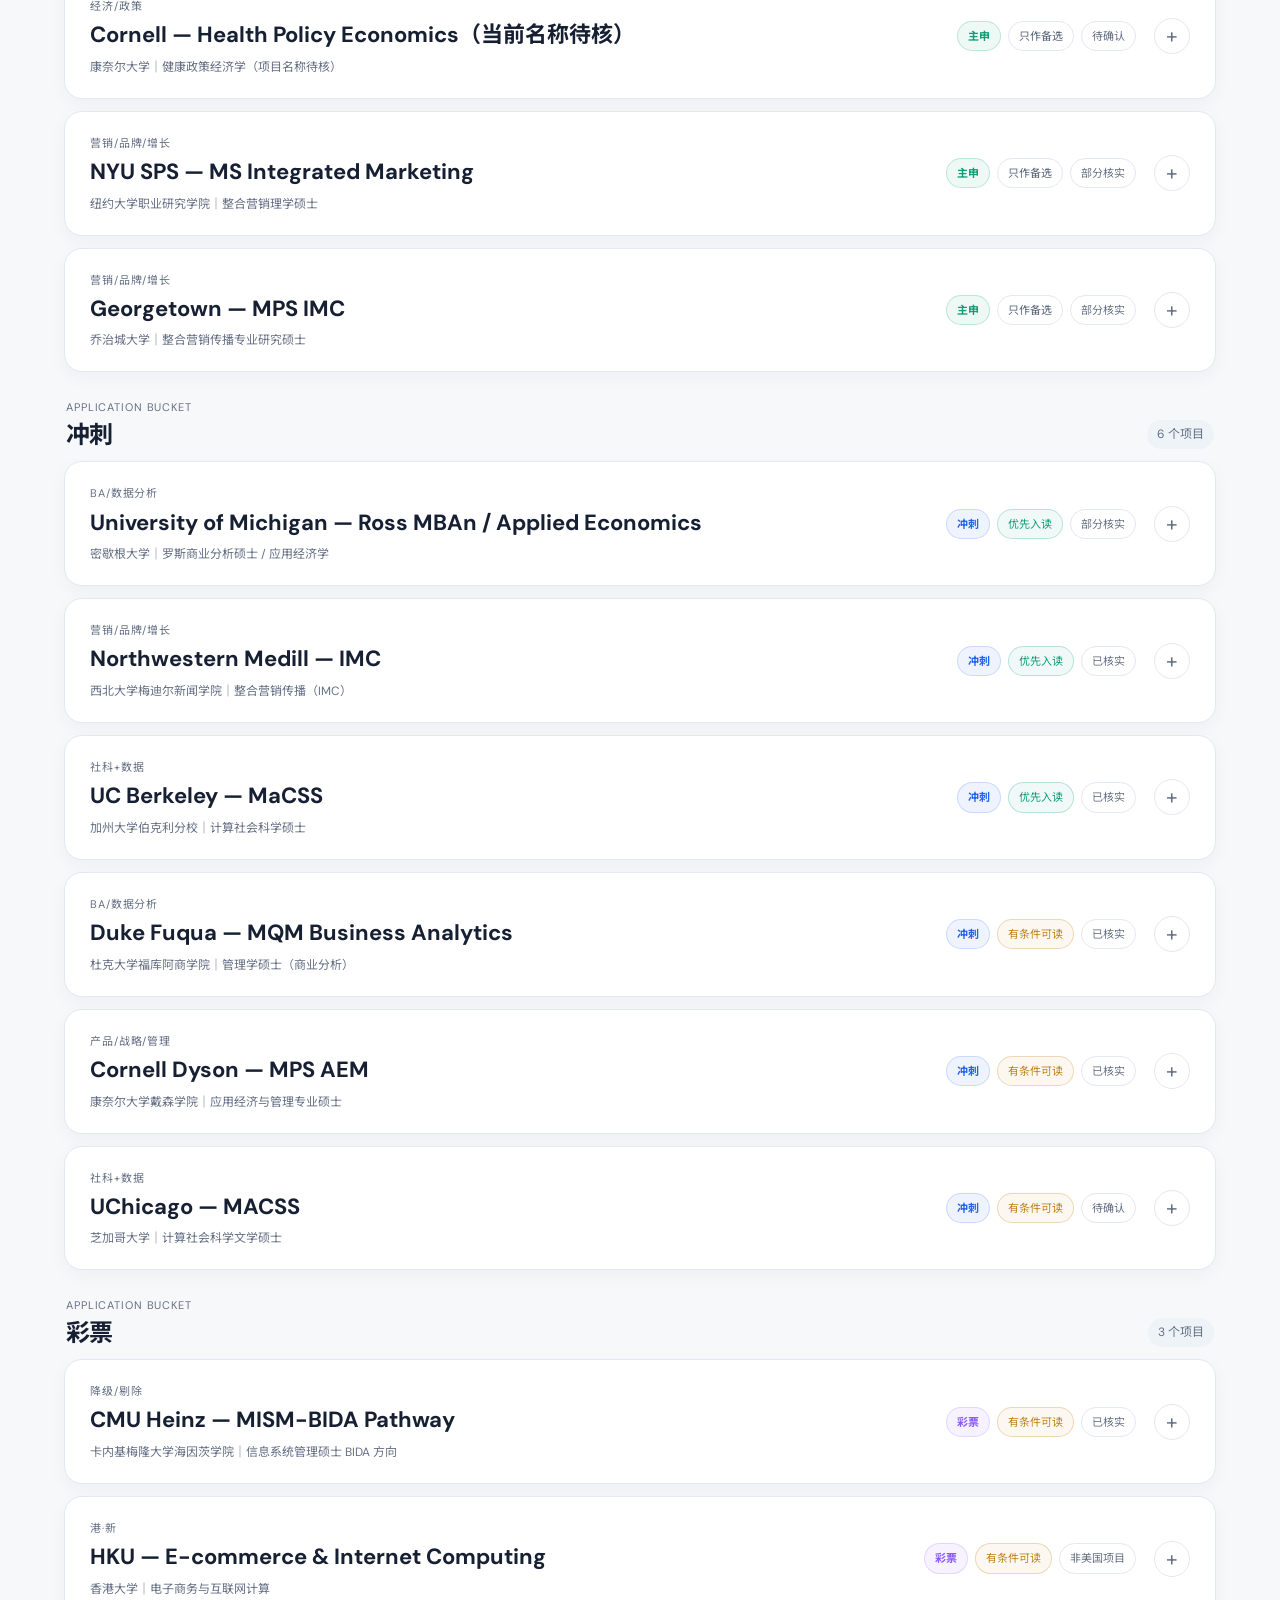
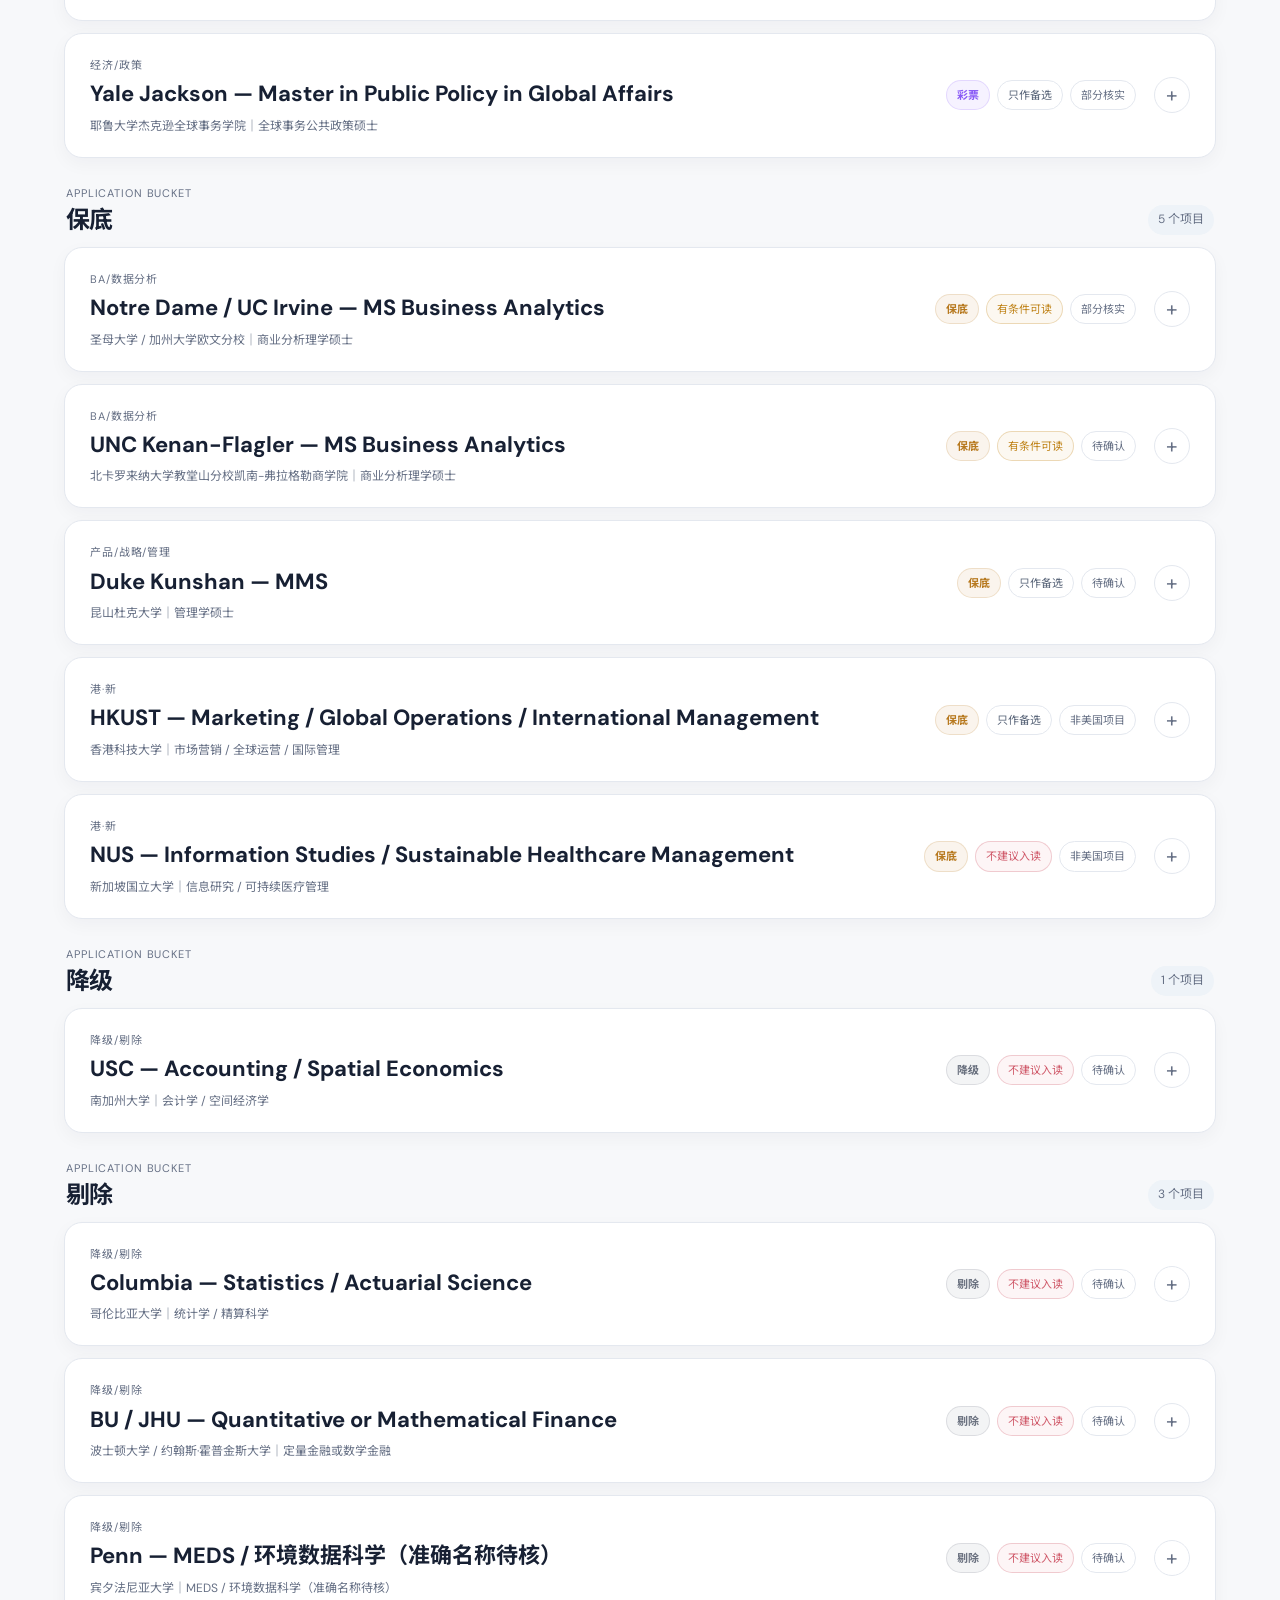
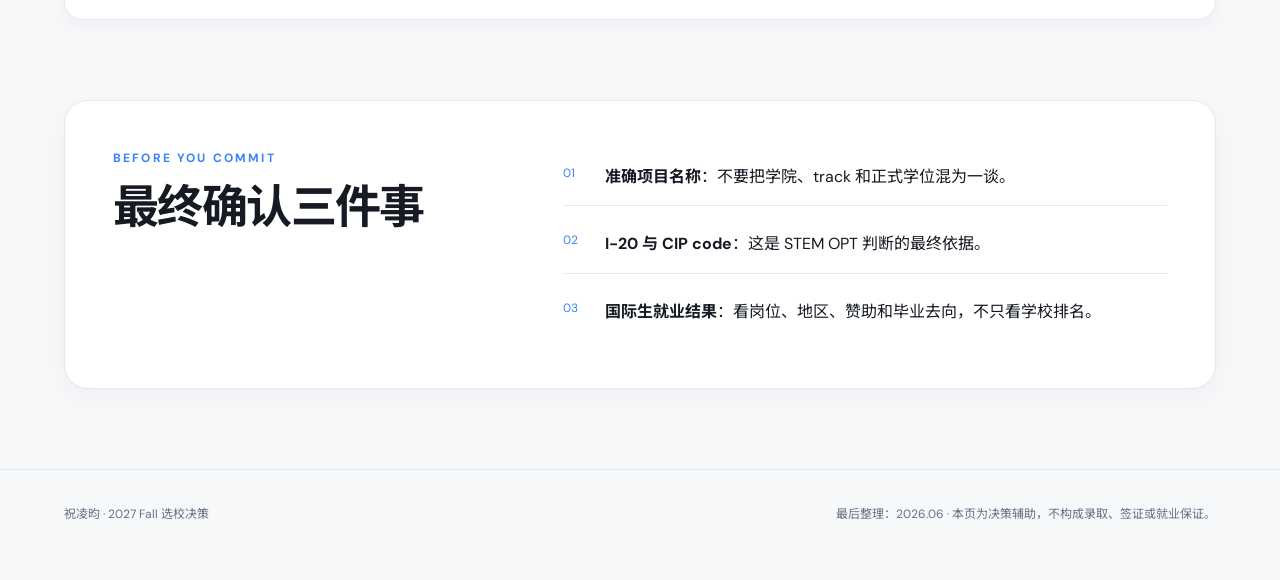
==== commit 8520266f: "Group selection board by application bucket" ====
--- a/selection/index.html
+++ b/selection/index.html
@@ -75,6 +75,8 @@
         <p class="board-note">点击项目展开完整分析。标记“待确认”的信息应在申请或缴纳押金前向项目方复核。</p>
       </div>
 
+      <div id="apply-overview" class="apply-overview" aria-label="申请梯度分组"></div>
+
       <div class="toolbar" aria-label="项目筛选器">
         <label class="search-field">
           <span class="sr-only">搜索项目</span>
--- a/selection/styles.css
+++ b/selection/styles.css
@@ -1,18 +1,19 @@
 :root {
-  --bg: #0c1220;
-  --surface: rgba(20, 29, 48, 0.78);
-  --surface-strong: #151f34;
-  --line: rgba(255, 255, 255, 0.11);
-  --line-strong: rgba(255, 255, 255, 0.19);
-  --text: #f4f1ea;
-  --muted: #a9b3c7;
-  --blue: #7eb7ff;
-  --blue-strong: #4f96ef;
-  --mint: #72d6b2;
-  --gold: #f0c878;
-  --rose: #ef9b9b;
-  --shadow: 0 24px 80px rgba(0, 0, 0, 0.26);
-  --radius: 22px;
+  --bg: #f7f8fa;
+  --surface: #ffffff;
+  --surface-strong: #fbfcfe;
+  --line: #e4e8ef;
+  --line-strong: #d6dde8;
+  --text: #172033;
+  --muted: #667085;
+  --blue: #3b82f6;
+  --blue-strong: #2563eb;
+  --mint: #0f9f76;
+  --gold: #c0841a;
+  --rose: #d05b6b;
+  --accent: #2f6feb;
+  --shadow: 0 12px 32px rgba(15, 23, 42, 0.06);
+  --radius: 18px;
 }
 
 * { box-sizing: border-box; }
@@ -30,32 +31,24 @@
 button, a { -webkit-tap-highlight-color: transparent; }
 a { color: inherit; }
 
-.ambient {
-  position: fixed;
-  z-index: -1;
-  width: 42rem;
-  height: 42rem;
-  border-radius: 50%;
-  filter: blur(120px);
-  opacity: 0.16;
-  pointer-events: none;
-}
-.ambient-one { background: #327dcc; top: -15rem; right: -10rem; }
-.ambient-two { background: #8a5dbe; bottom: -20rem; left: -18rem; }
-
-.hero { min-height: 760px; padding: 0 clamp(22px, 6vw, 90px) 80px; position: relative; }
+.ambient { display: none; }
+
+.hero {
+  padding: 0 clamp(22px, 6vw, 90px) 42px;
+  position: relative;
+  border-bottom: 1px solid var(--line);
+  background: linear-gradient(180deg, #fbfcfe 0%, #f7f8fa 100%);
+}
 .hero::after {
   content: "";
   position: absolute;
   inset: 0;
   z-index: -1;
-  background-image: linear-gradient(rgba(255,255,255,.035) 1px, transparent 1px), linear-gradient(90deg, rgba(255,255,255,.035) 1px, transparent 1px);
-  background-size: 44px 44px;
-  mask-image: linear-gradient(to bottom, #000 0%, transparent 85%);
+  background: linear-gradient(180deg, rgba(47,111,235,.03), transparent 60%);
 }
 .topbar {
   max-width: 1380px;
-  height: 92px;
+  height: 76px;
   margin: 0 auto;
   display: flex;
   align-items: center;
@@ -69,22 +62,23 @@
 .hero-grid {
   width: 100%;
   max-width: 1380px;
-  min-height: 600px;
+  min-height: auto;
   margin: 0 auto;
   display: grid;
   grid-template-columns: minmax(0, 1.25fr) minmax(360px, .75fr);
   gap: clamp(45px, 7vw, 110px);
   align-items: center;
+  padding: 24px 0 10px;
 }
 .eyebrow { margin: 0 0 12px; color: var(--blue); font-size: 12px; font-weight: 700; letter-spacing: .18em; }
 h1, h2, h3, p { margin-top: 0; }
-h1 { margin-bottom: 26px; font-size: clamp(42px, 5.6vw, 78px); line-height: 1.12; letter-spacing: -.045em; max-width: 900px; }
+h1 { margin-bottom: 18px; font-size: clamp(36px, 4.4vw, 58px); line-height: 1.12; letter-spacing: -.04em; max-width: 820px; }
 h1 span { color: var(--blue); }
-.hero-lead { max-width: 680px; color: var(--muted); font-size: clamp(16px, 1.5vw, 20px); }
-.hero-actions { display: flex; gap: 12px; margin-top: 36px; flex-wrap: wrap; }
+.hero-lead { max-width: 680px; color: var(--muted); font-size: clamp(15px, 1.4vw, 18px); }
+.hero-actions { display: flex; gap: 12px; margin-top: 26px; flex-wrap: wrap; }
 .primary-button, .ghost-button {
-  min-height: 48px;
-  padding: 0 22px;
+  min-height: 44px;
+  padding: 0 18px;
   border-radius: 999px;
   display: inline-flex;
   align-items: center;
@@ -93,24 +87,23 @@
   cursor: pointer;
   transition: transform .2s, border-color .2s, background .2s;
 }
-.primary-button { background: var(--text); color: var(--bg); border: 1px solid var(--text); font-weight: 700; }
-.ghost-button { color: var(--text); background: transparent; border: 1px solid var(--line-strong); }
+.primary-button { background: var(--blue); color: #fff; border: 1px solid var(--blue); font-weight: 700; }
+.ghost-button { color: var(--text); background: #fff; border: 1px solid var(--line); }
 .primary-button:hover, .ghost-button:hover { transform: translateY(-2px); }
-.ghost-button:hover { border-color: var(--blue); background: rgba(126,183,255,.08); }
+.ghost-button:hover { border-color: var(--blue); background: #f8fbff; }
 
 .profile-panel {
-  padding: 30px;
-  border: 1px solid var(--line);
-  border-radius: 28px;
-  background: linear-gradient(145deg, rgba(26,39,64,.92), rgba(13,20,34,.9));
+  padding: 26px;
+  border: 1px solid var(--line);
+  border-radius: 22px;
+  background: rgba(255,255,255,.88);
   box-shadow: var(--shadow);
-  backdrop-filter: blur(18px);
 }
 .panel-kicker { color: var(--muted); font-size: 11px; letter-spacing: .16em; }
 .profile-title { margin-top: 25px; font-size: 21px; font-weight: 700; }
 .profile-panel > p { color: var(--muted); font-size: 14px; }
 .profile-stats { display: grid; grid-template-columns: repeat(2, 1fr); gap: 10px; margin: 26px 0; }
-.profile-stats div { padding: 16px; border-radius: 16px; background: rgba(255,255,255,.05); border: 1px solid rgba(255,255,255,.06); }
+.profile-stats div { padding: 14px; border-radius: 14px; background: #f8fafc; border: 1px solid var(--line); }
 .profile-stats strong { display: block; font-size: 24px; line-height: 1.15; }
 .profile-stats span { color: var(--muted); font-size: 12px; }
 .profile-path { display: flex; gap: 8px; flex-wrap: wrap; color: var(--muted); font-size: 12px; }
@@ -118,31 +111,68 @@
 
 main { padding: 0 clamp(18px, 5vw, 72px); }
 main > section { width: 100%; max-width: 1380px; margin: 0 auto; }
-.principles { padding: 70px 0 120px; }
+.principles { padding: 40px 0 68px; }
 .section-heading { margin-bottom: 28px; display: flex; justify-content: space-between; align-items: end; gap: 30px; }
 .section-heading.compact { display: block; }
 .section-heading h2, .notice h2 { margin-bottom: 0; font-size: clamp(30px, 3.6vw, 50px); letter-spacing: -.035em; line-height: 1.15; }
 .principle-grid { display: grid; grid-template-columns: repeat(4, 1fr); gap: 14px; }
-.principle-grid article { min-height: 210px; padding: 24px; border-top: 1px solid var(--line-strong); background: linear-gradient(to bottom, rgba(255,255,255,.035), transparent); }
+.principle-grid article { min-height: 180px; padding: 22px; border: 1px solid var(--line); border-radius: 18px; background: #fff; box-shadow: 0 4px 18px rgba(15,23,42,.03); }
 .principle-grid article > span { color: var(--blue); font-size: 12px; }
-.principle-grid h3 { margin: 48px 0 10px; font-size: 18px; }
+.principle-grid h3 { margin: 34px 0 10px; font-size: 18px; }
 .principle-grid p { color: var(--muted); font-size: 14px; }
 
-.board { padding: 20px 0 110px; scroll-margin-top: 20px; }
+.board { padding: 8px 0 80px; scroll-margin-top: 20px; }
 .board-note { max-width: 530px; margin-bottom: 4px; color: var(--muted); font-size: 14px; }
+.apply-overview {
+  margin-bottom: 16px;
+  display: flex;
+  flex-wrap: wrap;
+  gap: 10px;
+}
+.apply-chip {
+  min-height: 44px;
+  padding: 0 14px;
+  display: inline-flex;
+  align-items: center;
+  gap: 10px;
+  border: 1px solid var(--line);
+  border-radius: 999px;
+  background: #fff;
+  color: var(--text);
+  cursor: pointer;
+  transition: all .18s ease;
+}
+.apply-chip span { font-size: 13px; font-weight: 600; }
+.apply-chip strong {
+  min-width: 22px;
+  height: 22px;
+  padding: 0 7px;
+  display: inline-flex;
+  align-items: center;
+  justify-content: center;
+  border-radius: 999px;
+  background: #f1f5f9;
+  color: var(--muted);
+  font-size: 11px;
+}
+.apply-chip:hover { border-color: var(--line-strong); background: #fbfcfe; }
+.apply-chip.is-active { border-color: var(--text); background: var(--text); color: #fff; box-shadow: 0 8px 20px rgba(15,23,42,.12); }
+.apply-chip.is-active strong { background: rgba(255,255,255,.12); color: #fff; }
+.apply-chip.main:not(.is-active) { border-color: rgba(15,159,118,.18); }
+.apply-chip.reach:not(.is-active) { border-color: rgba(59,130,246,.2); }
+.apply-chip.lottery:not(.is-active) { border-color: rgba(162,89,247,.22); }
+.apply-chip.safety:not(.is-active) { border-color: rgba(192,132,26,.2); }
+
 .toolbar {
-  position: sticky;
-  top: 10px;
-  z-index: 10;
+  position: relative;
   padding: 14px;
   display: grid;
   grid-template-columns: minmax(230px, 1.5fr) repeat(5, minmax(135px, .65fr));
   gap: 10px;
   border: 1px solid var(--line);
   border-radius: 18px;
-  background: rgba(12,18,32,.9);
-  backdrop-filter: blur(22px);
-  box-shadow: 0 14px 45px rgba(0,0,0,.24);
+  background: rgba(255,255,255,.92);
+  box-shadow: 0 8px 24px rgba(15,23,42,.05);
 }
 .toolbar label { display: flex; flex-direction: column; gap: 5px; color: var(--muted); font-size: 10px; letter-spacing: .06em; }
 .toolbar input, .toolbar select {
@@ -153,12 +183,12 @@
   border: 1px solid var(--line);
   border-radius: 11px;
   outline: none;
-  background: rgba(255,255,255,.055);
+  background: #fff;
   font-size: 13px;
   letter-spacing: 0;
 }
 .toolbar input:focus, .toolbar select:focus { border-color: var(--blue); box-shadow: 0 0 0 3px rgba(126,183,255,.12); }
-.toolbar option { background: #111a2c; }
+.toolbar option { background: #fff; color: var(--text); }
 .search-field { position: relative; justify-content: end; }
 .search-field svg { position: absolute; left: 13px; bottom: 13px; width: 16px; fill: none; stroke: var(--muted); stroke-width: 1.8; }
 .search-field input { padding-left: 38px; }
@@ -168,37 +198,80 @@
 .result-bar button, .empty-state button { color: var(--muted); border: 0; background: transparent; cursor: pointer; }
 .result-bar button:hover, .empty-state button:hover { color: var(--blue); }
 
-.program-list { display: grid; gap: 12px; }
+.program-list { display: grid; gap: 26px; }
+.apply-section { display: grid; gap: 12px; }
+.apply-section-head {
+  padding: 0 2px;
+  display: flex;
+  justify-content: space-between;
+  align-items: end;
+  gap: 18px;
+}
+.apply-section-kicker {
+  margin: 0 0 4px;
+  color: var(--muted);
+  font-size: 11px;
+  letter-spacing: .08em;
+}
+.apply-section-head h3 {
+  margin: 0;
+  font-size: 24px;
+  line-height: 1.2;
+  letter-spacing: -.03em;
+}
+.apply-section-count {
+  padding: 5px 10px;
+  border-radius: 999px;
+  background: #eef3f8;
+  color: var(--muted);
+  font-size: 12px;
+  white-space: nowrap;
+}
+.apply-section-list { display: grid; gap: 12px; }
 .program-card {
   border: 1px solid var(--line);
   border-radius: var(--radius);
   overflow: clip;
   background: var(--surface);
-  box-shadow: 0 12px 38px rgba(0,0,0,.13);
+  box-shadow: 0 6px 18px rgba(15,23,42,.04);
   transition: border-color .2s, transform .2s, background .2s;
 }
-.program-card:hover { border-color: var(--line-strong); }
-.program-card[open] { background: var(--surface-strong); border-color: rgba(126,183,255,.28); }
+.program-card:hover { border-color: var(--line-strong); box-shadow: 0 10px 24px rgba(15,23,42,.06); }
+.program-card[open] { background: var(--surface-strong); border-color: rgba(59,130,246,.28); }
 .program-card summary { min-height: 104px; padding: 22px 25px; display: grid; grid-template-columns: minmax(0, 1fr) auto auto; gap: 18px; align-items: center; list-style: none; cursor: pointer; }
 .program-card summary::-webkit-details-marker { display: none; }
-.program-card summary::after { content: "+"; width: 34px; height: 34px; display: grid; place-items: center; border: 1px solid var(--line); border-radius: 50%; color: var(--muted); font-size: 21px; transition: transform .2s; }
+.program-card summary::after { content: "+"; width: 34px; height: 34px; display: grid; place-items: center; border: 1px solid var(--line); border-radius: 50%; color: var(--muted); font-size: 21px; transition: transform .2s; background: #fff; }
 .program-card[open] summary::after { content: "−"; transform: rotate(180deg); color: var(--blue); }
 .program-title-wrap { min-width: 0; }
 .program-category { margin-bottom: 5px; color: var(--muted); font-size: 11px; letter-spacing: .08em; }
 .program-title { margin: 0; font-size: clamp(17px, 1.8vw, 22px); line-height: 1.35; }
 .program-title-cn { margin: 8px 0 0; color: var(--muted); font-size: 12px; line-height: 1.5; }
 .badges { display: flex; gap: 7px; flex-wrap: wrap; justify-content: flex-end; }
-.badge { padding: 5px 10px; border-radius: 999px; border: 1px solid var(--line); color: var(--muted); font-size: 11px; white-space: nowrap; }
-.badge.priority { color: var(--mint); border-color: rgba(114,214,178,.35); background: rgba(114,214,178,.08); }
-.badge.conditional { color: var(--gold); border-color: rgba(240,200,120,.35); background: rgba(240,200,120,.07); }
-.badge.backup { color: #c3c7d6; }
-.badge.reject { color: var(--rose); border-color: rgba(239,155,155,.34); background: rgba(239,155,155,.07); }
+.apply-pill {
+  padding: 5px 10px;
+  border-radius: 999px;
+  border: 1px solid transparent;
+  font-size: 11px;
+  font-weight: 700;
+  white-space: nowrap;
+}
+.apply-pill.main { color: #0f9f76; border-color: rgba(15,159,118,.22); background: rgba(15,159,118,.07); }
+.apply-pill.reach { color: #2563eb; border-color: rgba(37,99,235,.18); background: rgba(37,99,235,.08); }
+.apply-pill.lottery { color: #8b5cf6; border-color: rgba(139,92,246,.18); background: rgba(139,92,246,.08); }
+.apply-pill.safety { color: #b7791f; border-color: rgba(183,121,31,.18); background: rgba(183,121,31,.08); }
+.apply-pill.downgrade,
+.apply-pill.remove { color: #6b7280; border-color: rgba(107,114,128,.18); background: rgba(107,114,128,.08); }
+.badge { padding: 5px 10px; border-radius: 999px; border: 1px solid var(--line); color: var(--muted); font-size: 11px; white-space: nowrap; background: #fff; }
+.badge.priority { color: var(--mint); border-color: rgba(15,159,118,.25); background: rgba(15,159,118,.06); }
+.badge.conditional { color: var(--gold); border-color: rgba(192,132,26,.28); background: rgba(192,132,26,.06); }
+.badge.backup { color: #596579; }
+.badge.reject { color: var(--rose); border-color: rgba(208,91,107,.28); background: rgba(208,91,107,.06); }
 .program-content { padding: 0 25px 26px; border-top: 1px solid var(--line); }
 .score-grid { display: grid; grid-template-columns: 1fr 1fr 1.35fr; gap: 12px; margin: 22px 0; }
-.score-box { padding: 16px; border: 1px solid var(--line); border-radius: 15px; background: rgba(255,255,255,.035); }
+.score-box { padding: 16px; border: 1px solid var(--line); border-radius: 15px; background: #fff; }
 .score-label { display: flex; justify-content: space-between; gap: 8px; color: var(--muted); font-size: 12px; }
 .score-label strong { color: var(--text); }
-.meter { height: 5px; margin-top: 12px; border-radius: 99px; background: rgba(255,255,255,.09); overflow: hidden; }
+.meter { height: 5px; margin-top: 12px; border-radius: 99px; background: #e9eef5; overflow: hidden; }
 .meter i { display: block; height: 100%; border-radius: inherit; background: linear-gradient(90deg, var(--blue-strong), var(--mint)); }
 .evidence-box strong { display: block; margin-bottom: 5px; font-size: 13px; }
 .evidence-box p { margin: 0; color: var(--muted); font-size: 12px; }
@@ -207,22 +280,22 @@
 .evidence-links .official-link { margin-top: 0; }
 .official-link:hover { text-decoration: underline; }
 .analysis-grid { display: grid; grid-template-columns: repeat(2, 1fr); gap: 12px; }
-.analysis-block { padding: 18px; border-radius: 16px; background: rgba(255,255,255,.035); }
+.analysis-block { padding: 18px; border-radius: 16px; background: #fff; border: 1px solid var(--line); }
 .analysis-block h4 { margin: 0 0 8px; color: var(--blue); font-size: 11px; letter-spacing: .08em; }
-.analysis-block p, .analysis-block li { margin-bottom: 0; color: #d4dae6; font-size: 14px; }
+.analysis-block p, .analysis-block li { margin-bottom: 0; color: #445066; font-size: 14px; }
 .analysis-block ul { margin: 0; padding-left: 18px; }
 .analysis-block li + li { margin-top: 6px; }
-.analysis-block.conclusion { grid-column: 1 / -1; background: rgba(126,183,255,.08); border: 1px solid rgba(126,183,255,.16); }
+.analysis-block.conclusion { grid-column: 1 / -1; background: #f5f9ff; border: 1px solid rgba(59,130,246,.16); }
 .analysis-block.conclusion p { color: var(--text); font-weight: 600; }
 .empty-state { padding: 70px 20px; text-align: center; color: var(--muted); border: 1px dashed var(--line-strong); border-radius: var(--radius); }
 .empty-state button { color: var(--blue); }
 
-.notice { margin-bottom: 100px; padding: clamp(28px, 5vw, 60px); display: grid; grid-template-columns: .8fr 1.2fr; gap: 70px; border-radius: 28px; background: #e9e3d7; color: #151a23; }
-.notice .eyebrow { color: #326cae; }
+.notice { margin-bottom: 80px; padding: clamp(28px, 5vw, 48px); display: grid; grid-template-columns: .8fr 1.2fr; gap: 48px; border-radius: 24px; background: #fff; color: #151a23; border: 1px solid var(--line); box-shadow: 0 8px 24px rgba(15,23,42,.04); }
+.notice .eyebrow { color: var(--blue); }
 .notice ol { margin: 0; padding: 0; list-style: none; display: grid; gap: 10px; }
-.notice li { padding: 15px 0; display: grid; grid-template-columns: 42px 1fr; border-bottom: 1px solid rgba(0,0,0,.13); }
+.notice li { padding: 15px 0; display: grid; grid-template-columns: 42px 1fr; border-bottom: 1px solid var(--line); }
 .notice li:last-child { border-bottom: 0; }
-.notice li > span { color: #326cae; font-size: 12px; }
+.notice li > span { color: var(--blue); font-size: 12px; }
 .notice li p { margin: 0; }
 
 footer { max-width: 1380px; margin: 0 auto; padding: 35px clamp(18px, 5vw, 72px) 55px; display: flex; justify-content: space-between; gap: 25px; color: var(--muted); border-top: 1px solid var(--line); font-size: 12px; }
@@ -238,7 +311,7 @@
 }
 
 @media (max-width: 720px) {
-  .hero { min-height: auto; padding-bottom: 65px; }
+  .hero { min-height: auto; padding-bottom: 40px; }
   .topbar { height: 72px; }
   .back-link { font-size: 0; }
   .back-link span { font-size: 20px; }
@@ -251,9 +324,13 @@
   .principle-grid h3 { margin-top: 30px; }
   .section-heading { display: block; }
   .board-note { margin-top: 14px; }
+  .apply-overview { gap: 8px; }
+  .apply-chip { width: 100%; justify-content: space-between; }
   .toolbar { position: static; grid-template-columns: 1fr; }
   .search-field { grid-column: auto; }
   .result-bar { align-items: end; }
+  .apply-section-head { display: block; }
+  .apply-section-count { display: inline-flex; margin-top: 10px; }
   .program-card summary { grid-template-columns: 1fr auto; padding: 20px; }
   .program-title-wrap { grid-column: 1 / -1; }
   .badges { justify-content: flex-start; }
